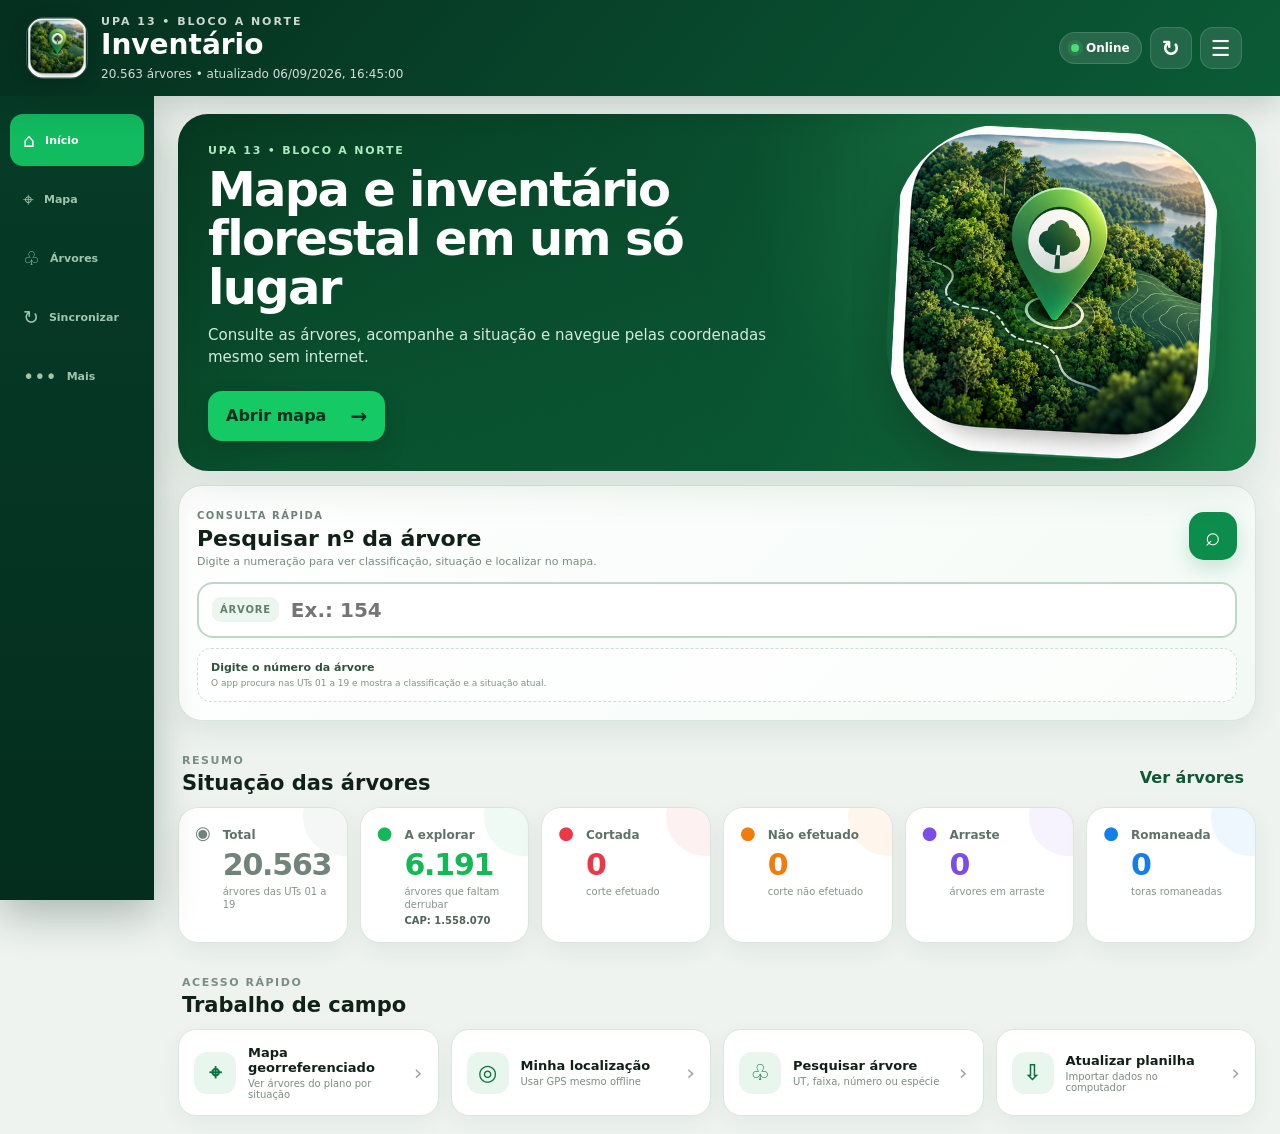
==== app/src/main/assets/index.html @ 4aacca09 "Add files via upload" ====
<!doctype html>
<html lang="pt-BR">
<head>
  <meta charset="utf-8">
  <meta name="viewport" content="width=device-width,initial-scale=1,viewport-fit=cover,user-scalable=no">
  <meta name="theme-color" content="#062d1d">
  <title>Inventário</title>
  <link rel="manifest" href="manifest.webmanifest">
  <link rel="stylesheet" href="styles.css">
</head>
<body>
<div class="app-shell">
  <header class="app-header">
    <div class="brand-block">
      <img src="app_icon.png" class="brand-icon" alt="">
      <div>
        <div class="mobile-brand">NOBRE FLORESTAL</div><div class="brand-name">UPA 13 • BLOCO A NORTE</div>
        <h1>Inventário</h1>
        <div class="header-meta"><span id="syncStatus">Sem dados carregados</span></div>
      </div>
    </div>
    <div class="header-actions">
      <span id="networkPill" class="network-pill"><i></i><span>Online</span></span>
      <button class="icon-action" id="syncBtn" title="Sincronizar" aria-label="Sincronizar">↻</button>
      <button class="icon-action" id="settingsBtn" title="Configurações" aria-label="Configurações">☰</button>
    </div>
  </header>

  <main class="main-content">
    <section class="screen active" id="homeScreen">
      <div class="hero-card">
        <div class="hero-copy">
          <span class="hero-kicker">UPA 13 • BLOCO A NORTE</span>
          <h2>Mapa e inventário florestal em um só lugar</h2>
          <p>Consulte as árvores, acompanhe a situação e navegue pelas coordenadas mesmo sem internet.</p>
          <button class="primary-cta" data-go="map">Abrir mapa <span>→</span></button>
        </div>
        <div class="hero-art"><img src="app_icon.png" alt="Mapa florestal"></div>
      </div>


      <section class="home-tree-search">
        <div class="home-search-head">
          <div>
            <span>Consulta rápida</span>
            <h3>Pesquisar nº da árvore</h3>
            <p>Digite a numeração para ver classificação, situação e localizar no mapa.</p>
          </div>
          <div class="home-search-icon">⌕</div>
        </div>
        <div class="home-search-input">
          <span>Árvore</span>
          <input id="homeTreeSearch" inputmode="numeric" autocomplete="off" placeholder="Ex.: 154">
          <button id="homeTreeClear" hidden aria-label="Limpar pesquisa">×</button>
        </div>
        <div class="home-search-results" id="homeSearchResults">
          <div class="home-search-empty">
            <b>Digite o número da árvore</b>
            <small>O app procura nas UTs 01 a 19 e mostra a classificação e a situação atual.</small>
          </div>
        </div>
      </section>

      <div class="section-title"><div><span>Resumo</span><h3>Situação das árvores</h3></div><button class="ghost-btn" data-go="trees">Ver árvores</button></div>
      <section class="kpi-grid">
        <article class="kpi-card total"><div class="kpi-icon">◉</div><div><span>Total</span><strong id="kpiTotal">0</strong><small>árvores das UTs 01 a 19</small></div></article>
        <article class="kpi-card explorar"><div class="kpi-icon">●</div><div><span>A explorar</span><strong id="kpiExplorar">0</strong><small id="kpiExplorarMeta">árvores que faltam derrubar</small><em id="kpiExplorarCap">CAP: 0</em></div></article>
        <article class="kpi-card cortada"><div class="kpi-icon">●</div><div><span>Cortada</span><strong id="kpiCorte">0</strong><small>corte efetuado</small></div></article>
        <article class="kpi-card nao"><div class="kpi-icon">●</div><div><span>Não efetuado</span><strong id="kpiNao">0</strong><small>corte não efetuado</small></div></article>
        <article class="kpi-card arraste"><div class="kpi-icon">●</div><div><span>Arraste</span><strong id="kpiArraste">0</strong><small>árvores em arraste</small></div></article>
        <article class="kpi-card romaneada"><div class="kpi-icon">●</div><div><span>Romaneada</span><strong id="kpiRomaneada">0</strong><small>toras romaneadas</small></div></article>
      </section>

      <div class="section-title"><div><span>Acesso rápido</span><h3>Trabalho de campo</h3></div></div>
      <div class="quick-grid">
        <button class="quick-card" data-go="map"><b class="quick-symbol">⌖</b><span><strong>Mapa georreferenciado</strong><small>Ver árvores do plano por situação</small></span><i>›</i></button>
        <button class="quick-card" id="locateQuick"><b class="quick-symbol">◎</b><span><strong>Minha localização</strong><small>Usar GPS mesmo offline</small></span><i>›</i></button>
        <button class="quick-card" data-go="trees"><b class="quick-symbol">♧</b><span><strong>Pesquisar árvore</strong><small>UT, faixa, número ou espécie</small></span><i>›</i></button>
        <button class="quick-card" id="importQuick"><b class="quick-symbol">⇩</b><span><strong>Atualizar planilha</strong><small>Importar dados no computador</small></span><i>›</i></button>
      </div>
    </section>

    <section class="screen map-screen" id="mapScreen">
      <div class="mobile-field-dashboard">
        <div class="mobile-main-kpis">
          <article><span>Total de árvores</span><strong id="mkpiTotal">0</strong></article>
          <article class="green"><span>A explorar</span><strong id="mkpiExplorar">0</strong><small>faltam derrubar</small></article>
        </div>
        <div class="mobile-mini-kpis">
          <article><span>Cortada</span><strong id="mkpiCorte">0</strong></article>
          <article><span>Corte não efetuado</span><strong id="mkpiNao">0</strong></article>
          <article><span>Arraste</span><strong id="mkpiArraste">0</strong></article>
          <article><span>Romaneada</span><strong id="mkpiRomaneada">0</strong></article>
        </div>
        <div class="mobile-map-search">
          <span>⌕</span><input id="mapTreeSearch" inputmode="numeric" autocomplete="off" placeholder="Pesquisar nº da árvore..."><button id="mapTreeSearchBtn">Buscar</button>
        </div>
      </div>
      <div class="map-topbar">
        <div>
          <span>UPA 13 • BLOCO A NORTE</span>
          <strong>Mapa georreferenciado</strong>
        </div>
        <div class="map-actions">
          <button class="map-round" id="filterMapBtn" title="Filtros">≡</button>
          <button class="map-round" id="myLocationBtn" title="Minha localização">◎</button>
          <button class="map-round label-toggle active" id="labelsToggleBtn" title="Mostrar/ocultar numeração">Nº</button>
          <button class="map-round" id="fitMapBtn" title="Enquadrar">⌗</button>
        </div>
      </div>
      <div class="map-wrap" id="mapWrap">
        <canvas id="geoMap"></canvas>
        <div class="zoom-control"><button id="zoomIn">+</button><button id="zoomOut">−</button></div>
        <div class="map-hint" id="mapHint">Árvores do plano • cores pela situação • arraste para mover</div>
        <div class="map-count" id="mapCount">0 árvores no mapa</div>
        <div class="map-legend" id="mapLegend">
          <span><i class="c-explorar"></i>A explorar</span>
          <span><i class="c-cortada"></i>Cortada</span>
          <span><i class="c-nao"></i>Não efetuado</span>
          <span><i class="c-arraste"></i>Arraste</span>
          <span><i class="c-romaneada"></i>Romaneada</span>
          <span class="map-note">A árvore permanece no mapa e troca de cor conforme a situação.</span>
        </div>
        <div class="nav-hud" id="navHud" hidden>
          <div class="nav-arrow" id="navArrow">↑</div>
          <div><small>NAVEGAÇÃO OFFLINE</small><strong id="navDistance">—</strong><span id="navBearing">Aguardando GPS...</span></div>
          <button id="stopNavBtn">Parar</button>
        </div>
      </div>
    </section>

    <section class="screen" id="treesScreen">
      <div class="screen-heading">
        <div><span>Inventário</span><h2>Árvores</h2><p id="resultCount">0 árvores</p></div>
        <button class="filter-button" id="filterTreesBtn">Filtros <b id="filterCount" hidden>0</b></button>
      </div>
      <div class="search-box"><span>⌕</span><input id="searchInput" placeholder="Buscar nº, espécie, UT, faixa, motosserrista..."><button id="clearSearch" hidden>×</button></div>
      <div class="status-chips" id="statusChips">
        <button class="active" data-status="">Todas</button><button data-status="A EXPLORAR">A explorar</button><button data-status="CORTADA">Cortada</button><button data-status="CORTE NÃO EFETUADO">Não efetuado</button><button data-status="ARRASTE">Arraste</button><button data-status="ROMANEADA">Romaneada</button>
      </div>
      <div class="tree-list" id="treeList"></div>
      <div class="pager" id="pager"><button id="prevPage">← Anterior</button><span id="pageInfo">1 / 1</span><button id="nextPage">Próxima →</button></div>
    </section>
  </main>

  <nav class="bottom-nav" id="bottomNav">
    <button class="active" data-go="home"><span>⌂</span><b>Início</b></button>
    <button data-go="map"><span>⌖</span><b>Mapa</b></button>
    <button data-go="trees"><span>♧</span><b>Árvores</b></button>
    <button id="navSync"><span>↻</span><b>Sincronizar</b></button>
    <button id="navMore"><span>•••</span><b>Mais</b></button>
  </nav>
</div>

<input id="excelFile" type="file" accept=".xls,.xlsx,.xlsm,.csv" hidden>

<dialog id="filterDialog" class="modal-dialog">
  <form method="dialog" class="modal-card" onsubmit="return false">
    <div class="modal-head"><div><span>Refinar resultados</span><h2>Filtros</h2></div><button class="close-modal" value="cancel">×</button></div>
    <label>UT<select id="utFilter"><option value="">Todas</option></select></label>
    <label>Faixa<select id="faixaFilter"><option value="">Todas</option></select></label>
    <label>Motosserrista<select id="motoFilter"><option value="">Todos</option></select></label>
    <label>Situação<select id="statusFilter"><option value="">Todas</option><option>A EXPLORAR</option><option>CORTADA</option><option>CORTE NÃO EFETUADO</option><option>ARRASTE</option><option>ROMANEADA</option><option>SEM SITUAÇÃO</option></select></label>
    <div class="modal-actions"><button class="secondary-btn" id="clearFiltersBtn">Limpar</button><button class="primary-btn" id="applyFiltersBtn">Aplicar</button></div>
  </form>
</dialog>

<dialog id="settingsDialog" class="modal-dialog">
  <form method="dialog" class="modal-card settings-card" onsubmit="return false">
    <div class="modal-head"><div><span>Nobre Florestal</span><h2>Configurações</h2></div><button class="close-modal" value="cancel">×</button></div>
    <div class="setting-section"><h3>Sincronização PC ↔ celular</h3><p>Use a mesma URL e chave no computador e no celular. O celular guarda a última atualização para trabalhar offline.</p>
      <label>URL do Apps Script<input id="apiUrl" placeholder="https://script.google.com/macros/s/.../exec"></label>
      <label>Chave de sincronização<input id="syncKey" placeholder="NOBRE-UPA13-2026"></label>
      <button class="primary-btn full" id="saveSettingsBtn">Salvar configuração</button>
    </div>
    <div class="setting-section"><h3>Dados</h3>
      <div class="last-file-card"><span>✓</span><div><strong>Última planilha salva</strong><small id="lastWorkbookInfo">Carregando...</small></div></div>
      <button class="settings-row" id="importBtn"><span>⇩</span><div><strong>Carregar planilha</strong><small>.xls, .xlsx ou .csv</small></div><i>›</i></button>
      <button class="settings-row" id="watchFileBtn"><span>↻</span><div><strong>Vincular planilha automática</strong><small>Chrome/Edge no computador</small></div><i>›</i></button>
      <button class="settings-row" id="refreshCloudBtn"><span>☁</span><div><strong>Buscar atualização</strong><small>Sincronizar agora</small></div><i>›</i></button>
    </div>
    <div class="setting-section"><h3>Modo offline</h3><div class="offline-info"><b>✓</b><div><strong>Mapa e dados locais</strong><small>Depois da primeira sincronização, o inventário e o mapa continuam disponíveis sem internet. O GPS usa latitude/longitude da árvore.</small></div></div></div>
  </form>
</dialog>

<dialog id="treeDialog" class="sheet-dialog">
  <div class="tree-sheet">
    <div class="sheet-grabber"></div>
    <button class="sheet-close" id="closeTreeDialog">×</button>
    <div class="tree-status" id="treeStatus"><i></i><span>Situação</span></div>
    <h2 id="treeDialogTitle">Árvore</h2>
    <p id="treeSubtitle"></p>
    <div class="tree-details" id="treeDetails"></div>
    <div class="tree-actions" id="treeActions"></div>
  </div>
</dialog>

<div class="toast" id="toast" hidden></div>
<script src="initial_data.js"></script>
<script src="app.js"></script>
</body>
</html>
---- app/src/main/assets/styles.css ----
:root{
  --bg:#eef3ef;--surface:#fff;--surface2:#f7faf8;--ink:#102117;--muted:#6b7d72;--line:#dce6df;
  --brand:#073c26;--brand2:#0b5a35;--brand3:#0fa958;--green:#35d35f;--red:#ff404d;--amber:#ff8a19;--purple:#8b5cf6;--blue:#2693ff;--gray:#9aa7a0;
  --shadow:0 16px 42px rgba(7,55,32,.10);--shadow2:0 8px 24px rgba(7,55,32,.12);--radius:22px
}
*{box-sizing:border-box}html,body{margin:0;min-height:100%;background:var(--bg);color:var(--ink);font-family:Inter,ui-sans-serif,system-ui,-apple-system,"Segoe UI",Arial,sans-serif;-webkit-tap-highlight-color:transparent}button,input,select{font:inherit}button{cursor:pointer}.app-shell{min-height:100vh;padding-bottom:86px}.app-header{height:108px;padding:18px clamp(18px,3vw,42px);background:linear-gradient(130deg,#052f1f,#0b5b36);display:flex;align-items:center;justify-content:space-between;color:#fff;position:sticky;top:0;z-index:50;box-shadow:0 10px 28px rgba(2,35,20,.18)}.brand-block{display:flex;gap:13px;align-items:center}.brand-icon{width:62px;height:62px;border-radius:18px;object-fit:cover;box-shadow:0 5px 18px rgba(0,0,0,.18);border:1px solid rgba(255,255,255,.18)}.brand-name{font-size:11px;letter-spacing:.18em;opacity:.8;font-weight:800}.app-header h1{font-size:28px;line-height:1;margin:3px 0 8px}.header-meta{font-size:12px;opacity:.82}.header-actions{display:flex;align-items:center;gap:8px}.network-pill{display:flex;align-items:center;gap:7px;background:rgba(255,255,255,.12);border:1px solid rgba(255,255,255,.14);padding:8px 11px;border-radius:999px;font-size:12px;font-weight:800}.network-pill i{width:8px;height:8px;border-radius:50%;background:#49df72;box-shadow:0 0 0 4px rgba(73,223,114,.14)}.network-pill.offline i{background:#ffb22c}.icon-action{width:42px;height:42px;border-radius:13px;border:1px solid rgba(255,255,255,.14);background:rgba(255,255,255,.10);color:#fff;font-size:22px;font-weight:800}.main-content{max-width:1480px;margin:0 auto;padding:22px clamp(14px,3vw,36px)}.screen{display:none}.screen.active{display:block}.hero-card{min-height:260px;border-radius:30px;overflow:hidden;background:linear-gradient(115deg,#06351f 0%,#0a5733 62%,#157340 100%);color:#fff;display:grid;grid-template-columns:1.25fr .75fr;box-shadow:var(--shadow);position:relative}.hero-card:before{content:"";position:absolute;inset:0;background:radial-gradient(circle at 85% 20%,rgba(116,255,147,.18),transparent 36%),radial-gradient(circle at 10% 100%,rgba(20,190,102,.14),transparent 45%)}.hero-copy{padding:38px;position:relative;z-index:2;display:flex;flex-direction:column;align-items:flex-start;justify-content:center}.hero-kicker{font-size:11px;letter-spacing:.16em;font-weight:800;color:#aee9bf}.hero-copy h2{font-size:clamp(28px,4vw,48px);max-width:780px;line-height:1.02;margin:8px 0 12px;letter-spacing:-.035em}.hero-copy p{font-size:15px;line-height:1.5;max-width:620px;color:#d4eade;margin:0 0 22px}.primary-cta{border:0;background:#15c965;color:#052f1f;font-weight:900;padding:13px 18px;border-radius:14px;display:flex;gap:24px;align-items:center;box-shadow:0 10px 22px rgba(7,28,15,.18)}.primary-cta span{font-size:20px}.hero-art{position:relative;z-index:2;display:flex;align-items:center;justify-content:center;overflow:hidden}.hero-art img{width:min(330px,85%);aspect-ratio:1;object-fit:cover;border-radius:34%;transform:rotate(3deg);box-shadow:0 25px 50px rgba(0,0,0,.26)}.section-title{margin:28px 4px 12px;display:flex;justify-content:space-between;align-items:end;gap:14px}.section-title span,.screen-heading span,.modal-head span{font-size:11px;text-transform:uppercase;letter-spacing:.14em;color:#7c8d83;font-weight:900}.section-title h3{margin:3px 0 0;font-size:21px}.ghost-btn{border:0;background:transparent;color:var(--brand2);font-weight:900;padding:8px}.kpi-grid{display:grid;grid-template-columns:repeat(6,minmax(0,1fr));gap:12px}.kpi-card{min-height:130px;background:#fff;border:1px solid var(--line);border-radius:20px;padding:16px;box-shadow:0 8px 24px rgba(14,59,35,.06);display:flex;gap:12px;align-items:flex-start;position:relative;overflow:hidden}.kpi-card:after{content:"";position:absolute;width:78px;height:78px;border-radius:50%;right:-34px;top:-30px;background:currentColor;opacity:.07}.kpi-card .kpi-icon{font-size:18px;line-height:1;color:currentColor}.kpi-card span{font-size:12px;color:#607268;font-weight:800}.kpi-card strong{font-size:30px;line-height:1.1;display:block;margin:5px 0 4px;letter-spacing:-.04em}.kpi-card small{display:block;color:#85958c;font-size:10px;line-height:1.3}.kpi-card em{display:block;font-style:normal;color:#506259;font-size:10px;margin-top:4px;font-weight:800}.kpi-card.total{color:#70847a}.kpi-card.explorar{color:#14b856}.kpi-card.cortada{color:#ed3747}.kpi-card.nao{color:#f17c0b}.kpi-card.arraste{color:#7c4ee7}.kpi-card.romaneada{color:#167ee7}.quick-grid{display:grid;grid-template-columns:repeat(4,minmax(0,1fr));gap:12px}.quick-card{border:1px solid var(--line);background:#fff;border-radius:18px;padding:15px;text-align:left;display:flex;align-items:center;gap:12px;box-shadow:0 7px 22px rgba(12,57,33,.05);color:var(--ink)}.quick-card:hover{transform:translateY(-1px);box-shadow:var(--shadow2)}.quick-symbol{width:42px;height:42px;border-radius:13px;background:#e8f6ed;color:#08713d;display:grid;place-items:center;font-size:22px}.quick-card span{flex:1}.quick-card strong{font-size:13px;display:block}.quick-card small{font-size:10px;color:#7b8c82;display:block;margin-top:3px}.quick-card i{font-style:normal;font-size:22px;color:#9aa9a0}.map-screen.active{display:flex;flex-direction:column;height:calc(100vh - 216px);min-height:540px}.map-topbar{display:flex;justify-content:space-between;align-items:center;padding:0 4px 12px}.map-topbar span{display:block;font-size:10px;color:#75867c;font-weight:900;letter-spacing:.12em}.map-topbar strong{display:block;font-size:19px;margin-top:2px}.map-actions{display:flex;gap:7px}.map-round{width:42px;height:42px;border-radius:13px;background:#fff;border:1px solid var(--line);box-shadow:0 4px 14px rgba(10,55,32,.08);font-size:20px;color:#17492e}.map-wrap{position:relative;flex:1;min-height:440px;border-radius:24px;overflow:hidden;background:#e5ebe7;box-shadow:var(--shadow);border:1px solid #ccd9d0;touch-action:none}#geoMap{width:100%;height:100%;display:block;background:#fff}.zoom-control{position:absolute;right:14px;top:14px;background:#fff;border-radius:14px;box-shadow:0 6px 18px rgba(0,0,0,.14);overflow:hidden}.zoom-control button{display:block;width:44px;height:42px;border:0;background:#fff;font-size:23px;font-weight:800;color:#254835}.zoom-control button+button{border-top:1px solid #e4ebe6}.map-hint{position:absolute;left:50%;top:14px;transform:translateX(-50%);background:rgba(4,44,27,.88);color:#fff;font-size:10px;padding:8px 11px;border-radius:999px;pointer-events:none;white-space:nowrap}.map-legend{position:absolute;left:14px;bottom:14px;background:rgba(5,44,28,.92);color:#fff;padding:10px 12px;border-radius:14px;display:flex;flex-wrap:wrap;gap:8px 12px;max-width:min(600px,calc(100% - 28px));font-size:10px;box-shadow:0 8px 24px rgba(0,0,0,.18)}.map-legend span{display:flex;align-items:center;gap:5px}.map-legend i{width:9px;height:9px;border-radius:50%;border:1px solid rgba(255,255,255,.7)}.c-explorar{background:var(--green)}.c-cortada{background:var(--red)}.c-nao{background:var(--amber)}.c-arraste{background:var(--purple)}.c-romaneada{background:var(--blue)}.nav-hud{position:absolute;left:50%;bottom:58px;transform:translateX(-50%);width:min(620px,calc(100% - 28px));background:linear-gradient(115deg,#052f20,#0b6038);color:#fff;border-radius:19px;padding:12px 14px;display:grid;grid-template-columns:54px 1fr auto;gap:12px;align-items:center;box-shadow:0 12px 36px rgba(0,0,0,.28)}.nav-hud[hidden]{display:none}.nav-arrow{width:48px;height:48px;border-radius:50%;display:grid;place-items:center;background:#16c865;color:#042d1c;font-size:30px;font-weight:900;transition:transform .2s}.nav-hud small{display:block;font-size:8px;letter-spacing:.12em;color:#b9dfc7}.nav-hud strong{display:inline-block;font-size:22px;margin-right:10px}.nav-hud span{font-size:10px;color:#d3e9da}.nav-hud button{border:0;background:#ff4655;color:#fff;border-radius:11px;padding:10px 12px;font-weight:900}.screen-heading{display:flex;justify-content:space-between;gap:16px;align-items:end}.screen-heading h2{margin:2px 0 2px;font-size:29px}.screen-heading p{margin:0;color:#7d8d84;font-size:11px}.filter-button{border:1px solid var(--line);background:#fff;border-radius:13px;padding:10px 13px;font-weight:900;color:#234a34;box-shadow:0 5px 18px rgba(10,56,32,.07)}.filter-button b{background:#0d9b51;color:#fff;font-size:9px;border-radius:999px;padding:2px 5px}.search-box{margin:16px 0 10px;background:#fff;border:1px solid var(--line);border-radius:16px;height:50px;display:flex;align-items:center;padding:0 14px;gap:9px;box-shadow:0 5px 18px rgba(10,56,32,.05)}.search-box span{font-size:21px;color:#74867a}.search-box input{border:0;outline:0;flex:1;background:transparent;color:var(--ink);min-width:0}.search-box button{border:0;background:#edf3ef;width:28px;height:28px;border-radius:50%;font-size:18px;color:#607267}.status-chips{display:flex;gap:7px;overflow:auto;padding:2px 0 11px;scrollbar-width:none}.status-chips::-webkit-scrollbar{display:none}.status-chips button{border:1px solid #cfdad3;background:#fff;color:#53665b;border-radius:999px;padding:8px 11px;font-size:10px;font-weight:800;white-space:nowrap}.status-chips button.active{background:#0b7b44;color:#fff;border-color:#0b7b44}.tree-list{display:grid;grid-template-columns:repeat(2,minmax(0,1fr));gap:10px}.tree-row{border:1px solid var(--line);background:#fff;border-radius:17px;padding:12px 13px;display:grid;grid-template-columns:12px 1fr auto;gap:10px;align-items:center;box-shadow:0 5px 18px rgba(12,56,33,.04);text-align:left;color:var(--ink)}.tree-row .status-dot{width:11px;height:11px;border-radius:50%;box-shadow:0 0 0 4px rgba(0,0,0,.03)}.tree-main strong{font-size:13px;display:block}.tree-main b{font-size:11px;color:#31543e}.tree-main small{display:block;color:#7e8f85;font-size:10px;margin-top:2px}.tree-side{text-align:right}.tree-side span{display:block;font-size:9px;font-weight:900;border-radius:999px;padding:4px 6px;background:#eff4f0;max-width:120px}.tree-side i{font-style:normal;color:#9aaba1;font-size:20px}.pager{display:flex;justify-content:center;align-items:center;gap:16px;padding:16px 0}.pager button{border:1px solid var(--line);background:#fff;border-radius:11px;padding:8px 11px;font-size:10px;font-weight:900;color:#244a35}.pager span{font-size:10px;color:#77897e}.bottom-nav{position:fixed;left:50%;bottom:12px;transform:translateX(-50%);width:min(760px,calc(100% - 22px));height:66px;background:rgba(5,48,31,.96);backdrop-filter:blur(18px);border:1px solid rgba(255,255,255,.10);border-radius:22px;display:grid;grid-template-columns:repeat(5,1fr);z-index:60;box-shadow:0 15px 40px rgba(4,36,22,.28);padding:5px}.bottom-nav button{border:0;background:transparent;color:#9fc5ae;border-radius:15px;display:flex;flex-direction:column;align-items:center;justify-content:center;gap:2px}.bottom-nav button.active{background:rgba(40,215,107,.15);color:#50e67f}.bottom-nav span{font-size:20px;line-height:1}.bottom-nav b{font-size:9px}.modal-dialog,.sheet-dialog{border:0;padding:0;background:transparent}.modal-dialog::backdrop,.sheet-dialog::backdrop{background:rgba(2,24,14,.55);backdrop-filter:blur(3px)}.modal-card{width:min(520px,92vw);max-height:88vh;overflow:auto;background:#f9fcfa;border-radius:23px;padding:20px;box-shadow:0 25px 90px rgba(0,0,0,.32)}.modal-head{display:flex;justify-content:space-between;align-items:start;margin-bottom:15px}.modal-head h2{margin:2px 0 0;font-size:25px}.close-modal,.sheet-close{border:0;background:#edf3ef;color:#52675a;border-radius:50%;width:36px;height:36px;font-size:22px}.modal-card label{display:flex;flex-direction:column;gap:6px;font-size:10px;text-transform:uppercase;letter-spacing:.08em;font-weight:900;color:#61756a;margin-bottom:10px}.modal-card input,.modal-card select{height:45px;border:1px solid #cedbd2;background:#fff;border-radius:12px;padding:0 12px;outline:0;color:#1e3928;text-transform:none;letter-spacing:0;font-weight:600}.modal-actions{display:grid;grid-template-columns:1fr 1fr;gap:9px;margin-top:14px}.primary-btn,.secondary-btn{border:0;border-radius:13px;padding:12px;font-weight:900}.primary-btn{background:#0eaa58;color:#fff}.secondary-btn{background:#e7efe9;color:#31523d}.primary-btn.full{width:100%}.setting-section{padding:14px 0;border-top:1px solid #e1e9e3}.setting-section:first-of-type{border-top:0}.setting-section h3{font-size:13px;margin:0 0 6px}.setting-section p{font-size:10px;line-height:1.5;color:#778a7e;margin:0 0 12px}.settings-row{width:100%;border:0;background:#fff;border-bottom:1px solid #edf1ee;padding:11px 7px;display:grid;grid-template-columns:36px 1fr auto;align-items:center;gap:8px;text-align:left;color:#163323}.settings-row>span{width:34px;height:34px;border-radius:10px;background:#e9f7ee;display:grid;place-items:center;color:#0c8848;font-size:18px}.settings-row strong{display:block;font-size:11px}.settings-row small{display:block;font-size:9px;color:#809087;margin-top:2px}.settings-row i{font-style:normal;color:#98a79f;font-size:19px}.offline-info{display:flex;gap:10px;background:#eaf8ef;border:1px solid #cfead9;border-radius:14px;padding:12px;color:#205737}.offline-info>b{width:27px;height:27px;display:grid;place-items:center;border-radius:50%;background:#18bd5f;color:#fff}.offline-info strong{display:block;font-size:11px}.offline-info small{display:block;font-size:9px;color:#5f7c69;line-height:1.45;margin-top:3px}.sheet-dialog{margin:auto auto 0;width:100%;max-width:none}.tree-sheet{position:relative;width:min(680px,100%);margin:0 auto;background:#f9fcfa;border-radius:28px 28px 0 0;padding:12px 20px max(22px,env(safe-area-inset-bottom));max-height:86vh;overflow:auto;box-shadow:0 -20px 60px rgba(0,0,0,.28)}.sheet-grabber{width:44px;height:5px;border-radius:99px;background:#c5d2ca;margin:0 auto 12px}.sheet-close{position:absolute;right:18px;top:17px}.tree-status{display:flex;align-items:center;gap:7px;font-size:11px;font-weight:900;text-transform:uppercase;letter-spacing:.05em}.tree-status i{width:11px;height:11px;border-radius:50%}.tree-sheet h2{font-size:26px;margin:7px 0 2px}.tree-sheet>p{margin:0 0 14px;color:#75877c;font-size:11px}.tree-details{display:grid;grid-template-columns:repeat(3,1fr);gap:8px}.detail{background:#fff;border:1px solid #e0e8e2;border-radius:13px;padding:9px}.detail span{font-size:8px;text-transform:uppercase;letter-spacing:.08em;color:#83938a;font-weight:900;display:block}.detail strong{font-size:11px;display:block;margin-top:3px;word-break:break-word}.tree-actions{display:grid;grid-template-columns:1.4fr 1fr 1fr;gap:8px;margin-top:14px}.tree-actions button{border:0;border-radius:13px;padding:12px 8px;font-size:10px;font-weight:900}.tree-actions .nav-offline{background:#0fb85d;color:#fff}.tree-actions .maps-online{background:#e8f1eb;color:#24543a}.tree-actions .waze-online{background:#e8f1eb;color:#24543a}.toast{position:fixed;left:50%;bottom:92px;transform:translateX(-50%);z-index:1000;background:#073c27;color:#fff;padding:11px 14px;border-radius:12px;box-shadow:0 12px 30px rgba(0,0,0,.24);font-size:11px;max-width:90vw}.toast[hidden]{display:none}

.home-tree-search{margin:18px 0 4px;background:linear-gradient(135deg,#ffffff,#f3faf6);border:1px solid #d7e6dc;border-radius:24px;padding:18px;box-shadow:0 10px 30px rgba(8,61,34,.08)}
.home-search-head{display:flex;align-items:center;justify-content:space-between;gap:18px}
.home-search-head span{font-size:10px;text-transform:uppercase;letter-spacing:.15em;color:#6f8477;font-weight:900}
.home-search-head h3{font-size:22px;margin:3px 0 4px}
.home-search-head p{margin:0;color:#778b7e;font-size:11px}
.home-search-icon{width:48px;height:48px;border-radius:15px;background:#0d8d4b;color:#fff;display:grid;place-items:center;font-size:26px;box-shadow:0 8px 20px rgba(13,141,75,.2)}
.home-search-input{margin-top:14px;height:56px;border:2px solid #bcd9c7;border-radius:16px;background:#fff;display:flex;align-items:center;padding:0 13px;gap:10px;transition:.2s}
.home-search-input:focus-within{border-color:#10a958;box-shadow:0 0 0 4px rgba(16,169,88,.10)}
.home-search-input>span{font-size:10px;font-weight:900;letter-spacing:.08em;text-transform:uppercase;color:#62806d;background:#eaf6ee;padding:7px 8px;border-radius:9px}
.home-search-input input{border:0;outline:0;flex:1;min-width:0;font-size:20px;font-weight:800;color:#153d28;background:transparent}
.home-search-input button{border:0;background:#eef4f0;color:#536b5c;width:30px;height:30px;border-radius:50%;font-size:20px}
.home-search-results{margin-top:10px;display:grid;gap:8px}
.home-search-empty{border:1px dashed #cfded4;background:rgba(255,255,255,.65);border-radius:14px;padding:12px 13px}
.home-search-empty b{display:block;font-size:11px;color:#31533e}
.home-search-empty small{display:block;font-size:9px;color:#809187;margin-top:3px;line-height:1.4}
.home-result-row{width:100%;border:1px solid #dbe7df;background:#fff;border-radius:15px;padding:11px 12px;display:grid;grid-template-columns:12px 1fr auto;gap:10px;align-items:center;text-align:left;color:var(--ink);box-shadow:0 5px 16px rgba(8,54,31,.04)}
.home-result-row .result-dot{width:11px;height:11px;border-radius:50%}
.home-result-main strong{display:block;font-size:13px}
.home-result-main b{display:block;font-size:10px;color:#42634e;margin-top:2px}
.home-result-main small{display:block;font-size:9px;color:#7a8d81;margin-top:2px}
.home-result-side{text-align:right;display:flex;flex-direction:column;align-items:flex-end;gap:4px}
.home-result-side .class-badge{font-size:8px;font-weight:900;border-radius:999px;padding:4px 7px;background:#eef5f0;color:#3a5b46;max-width:130px}
.home-result-side .status-badge{font-size:8px;font-weight:900;color:#fff;border-radius:999px;padding:4px 7px}
.map-count{position:absolute;right:14px;bottom:14px;background:rgba(255,255,255,.94);color:#254633;padding:8px 10px;border-radius:11px;font-size:9px;font-weight:900;box-shadow:0 5px 18px rgba(0,0,0,.14)}
.classification-pill{display:inline-flex;align-items:center;gap:5px;border-radius:999px;background:#e8f5ed;color:#1d6239;padding:5px 8px;font-size:9px;font-weight:900;text-transform:uppercase;letter-spacing:.04em;margin-left:8px}

@media(max-width:1100px){.kpi-grid{grid-template-columns:repeat(3,1fr)}.quick-grid{grid-template-columns:repeat(2,1fr)}.hero-card{grid-template-columns:1.4fr .6fr}.tree-list{grid-template-columns:1fr}}
@media(max-width:700px){.app-header{height:92px;padding:13px 14px}.brand-icon{width:50px;height:50px;border-radius:15px}.brand-name{font-size:9px}.app-header h1{font-size:23px;margin-bottom:5px}.header-meta{font-size:9px;max-width:210px;white-space:nowrap;overflow:hidden;text-overflow:ellipsis}.network-pill{padding:7px 9px}.network-pill span{display:none}.icon-action{width:38px;height:38px}.main-content{padding:12px 10px}.hero-card{min-height:205px;grid-template-columns:1fr}.hero-copy{padding:23px}.hero-copy h2{font-size:28px;max-width:88%;margin-top:6px}.hero-copy p{font-size:12px;max-width:82%}.hero-art{position:absolute;right:-30px;bottom:-30px;width:180px;opacity:.38}.hero-art img{width:100%;border-radius:35%}.kpi-grid{grid-template-columns:repeat(2,1fr);gap:8px}.kpi-card{min-height:112px;padding:12px}.kpi-card strong{font-size:25px}.quick-grid{grid-template-columns:1fr;gap:8px}.quick-card{padding:12px}.section-title{margin-top:20px}.map-screen.active{height:calc(100vh - 184px);min-height:470px}.map-topbar{padding:0 3px 8px}.map-topbar strong{font-size:16px}.map-round{width:38px;height:38px}.map-wrap{border-radius:19px;min-height:390px}.map-hint{top:10px;font-size:8px;max-width:68%;overflow:hidden;text-overflow:ellipsis}.map-legend{left:10px;bottom:10px;right:10px;max-width:none;padding:8px 9px;font-size:8px}.zoom-control{right:10px;top:56px}.zoom-control button{width:38px;height:37px}.nav-hud{bottom:48px;grid-template-columns:44px 1fr auto;padding:10px}.nav-arrow{width:40px;height:40px}.nav-hud strong{font-size:18px}.screen-heading h2{font-size:25px}.tree-details{grid-template-columns:repeat(2,1fr)}.tree-actions{grid-template-columns:1fr 1fr}.tree-actions .nav-offline{grid-column:1/-1;order:-1}.bottom-nav{bottom:7px;height:62px;border-radius:19px}.modal-card{padding:17px}.tree-sheet{padding-left:14px;padding-right:14px}}
@media(max-width:390px){.kpi-card{min-height:105px}.kpi-card .kpi-icon{display:none}.kpi-card strong{font-size:23px}.tree-details{grid-template-columns:1fr 1fr}.hero-copy h2{font-size:25px}.hero-copy p{max-width:90%}}


@media(max-width:700px){
  .home-tree-search{padding:14px;border-radius:19px;margin-top:12px}
  .home-search-head h3{font-size:18px}
  .home-search-head p{font-size:9px}
  .home-search-icon{width:42px;height:42px;border-radius:13px}
  .home-search-input{height:52px}
  .home-search-input input{font-size:18px}
  .home-result-row{grid-template-columns:10px 1fr auto;padding:10px}
  .home-result-side .class-badge,.home-result-side .status-badge{font-size:7px}
  .map-count{right:10px;bottom:52px;font-size:8px}
}

/* V2.4 — visual de campo aprovado */
.map-note{opacity:.78;font-size:9px}.kpi-card.sem{color:#7d8d84}
@media(min-width:1101px){
  .app-shell{padding-bottom:0;padding-left:154px}.app-header{height:96px;margin-left:-154px;padding-left:26px}.main-content{max-width:none;padding:18px 24px}.bottom-nav{position:fixed;left:0;top:96px;bottom:0;width:154px;height:auto;transform:none;border-radius:0;background:linear-gradient(180deg,#063c27,#042d1e);display:flex;flex-direction:column;justify-content:flex-start;padding:18px 10px;gap:7px;border:0;z-index:45}.bottom-nav button{width:100%;height:52px;display:flex;flex-direction:row;justify-content:flex-start;gap:10px;padding:0 13px;border-radius:13px}.bottom-nav button.active{background:#12bb5f;border-color:#12bb5f;color:white}.bottom-nav span{font-size:19px}.bottom-nav b{font-size:11px}.map-screen.active{height:calc(100vh - 132px);min-height:650px}.map-wrap{border-radius:20px}.kpi-grid{grid-template-columns:repeat(6,minmax(150px,1fr))}.hero-card{min-height:225px}.hero-copy{padding:30px}.home-tree-search{margin-top:14px}.tree-sheet{border-radius:28px 28px 0 0}}


/* ===== V2.5 ANDROID — layout de campo aprovado ===== */
.mobile-brand,.mobile-field-dashboard{display:none}
@media(max-width:700px){
  :root{--mobile-dark:#063d28;--mobile-deep:#052f20;--mobile-green:#21d566;--mobile-card:#0b3225}
  html,body{background:#041f16;overscroll-behavior:none}
  body{color:#f5fff8}
  .app-shell{background:#061f17;min-height:100dvh;padding-bottom:76px}
  .app-header{height:74px;position:sticky;top:0;background:linear-gradient(180deg,#06422c,#053822);padding:9px 12px;border-bottom:1px solid rgba(255,255,255,.12);box-shadow:0 5px 18px rgba(0,0,0,.28);z-index:100}
  .brand-block{gap:10px;min-width:0}.brand-icon{width:47px;height:47px;border-radius:14px;border:2px solid rgba(255,255,255,.72);box-shadow:0 4px 12px rgba(0,0,0,.25)}
  .mobile-brand{display:block;font-size:17px;line-height:1;color:#fff;font-weight:1000;letter-spacing:.02em;white-space:nowrap}.brand-name{font-size:8px;color:#a7d4b7;margin-top:5px}.app-header h1{display:none}.header-meta{display:none}
  .header-actions{gap:6px}.network-pill{height:34px;padding:0 9px;border:1px solid rgba(255,255,255,.18);background:rgba(255,255,255,.08);color:#fff}.network-pill span{display:inline;font-size:9px}.network-pill i{background:#42ef7a;box-shadow:0 0 0 3px rgba(66,239,122,.12)}.icon-action{width:36px;height:36px;background:rgba(255,255,255,.09);border:1px solid rgba(255,255,255,.15);color:#fff;border-radius:11px}
  .main-content{padding:0;background:#061f17}.screen{padding:0}.screen:not(.map-screen){padding:12px}
  #homeScreen{color:#173a28;background:#f3f7f4}.hero-card{display:none}.home-tree-search{margin-top:0}.section-title h3{color:#153a28}
  .map-screen.active{display:flex;flex-direction:column;height:calc(100dvh - 146px);min-height:560px;background:#061f17;color:#fff;overflow:hidden}
  .mobile-field-dashboard{display:block;padding:9px 10px 8px;background:linear-gradient(180deg,#073a28,#062d21);border-bottom:1px solid rgba(255,255,255,.08);flex:none}
  .mobile-main-kpis{display:grid;grid-template-columns:1fr 1fr;gap:7px}.mobile-main-kpis article{min-height:67px;border:1px solid rgba(255,255,255,.18);border-radius:11px;padding:8px 10px;background:rgba(255,255,255,.045);box-shadow:inset 0 1px rgba(255,255,255,.05)}.mobile-main-kpis article.green{border-color:#27d86d;background:linear-gradient(135deg,rgba(31,197,92,.18),rgba(9,80,47,.38))}.mobile-main-kpis span{display:block;font-size:10px;font-weight:900;color:#e8f6ed}.mobile-main-kpis strong{display:block;font-size:26px;line-height:1.05;margin-top:5px;color:#fff}.mobile-main-kpis .green strong{color:#48ef83}.mobile-main-kpis small{font-size:8px;color:#a9d5b8}
  .mobile-mini-kpis{display:grid;grid-template-columns:repeat(4,1fr);gap:5px;margin-top:6px}.mobile-mini-kpis article{background:#0a2f22;border:1px solid rgba(255,255,255,.13);border-radius:9px;padding:6px 4px;text-align:center;min-width:0}.mobile-mini-kpis span{display:block;height:23px;font-size:7px;line-height:1.2;color:#d5e9dc;font-weight:800}.mobile-mini-kpis strong{display:block;font-size:17px;color:#fff}.mobile-mini-kpis article:nth-child(1) strong{color:#ff5560}.mobile-mini-kpis article:nth-child(2) strong{color:#ff9b35}.mobile-mini-kpis article:nth-child(3) strong{color:#a679ff}.mobile-mini-kpis article:nth-child(4) strong{color:#43a4ff}
  .mobile-map-search{height:43px;margin-top:7px;border-radius:11px;background:#f9fbfa;display:flex;align-items:center;padding:0 6px 0 10px;gap:7px;box-shadow:0 3px 9px rgba(0,0,0,.18)}.mobile-map-search>span{color:#214738;font-size:21px}.mobile-map-search input{flex:1;min-width:0;border:0;outline:0;background:transparent;font-size:13px;color:#183629;font-weight:700}.mobile-map-search button{height:32px;border:0;border-radius:9px;background:#16b95a;color:#fff;font-size:10px;font-weight:900;padding:0 13px}
  .map-topbar{height:40px;min-height:40px;padding:4px 10px;background:#08291e;display:flex;align-items:center}.map-topbar>div:first-child span{display:none}.map-topbar>div:first-child strong{font-size:12px;color:#fff}.map-actions{gap:5px}.map-round{width:31px;height:31px;border-radius:9px;background:#123c2d;border:1px solid rgba(255,255,255,.12);color:#fff}
  .map-wrap{flex:1;min-height:0;height:auto;border:0;border-radius:0;background:#e9eeea;box-shadow:none;overflow:hidden}.map-wrap canvas{touch-action:none}.map-hint{top:8px;left:50%;transform:translateX(-50%);max-width:76%;padding:6px 9px;border-radius:999px;background:rgba(4,45,29,.88);font-size:7px;color:#fff;white-space:nowrap;overflow:hidden;text-overflow:ellipsis}.map-count{bottom:42px;right:8px;background:rgba(255,255,255,.94);color:#17412d;font-size:7px;padding:6px 8px}.map-legend{left:8px;bottom:8px;right:auto;max-width:68%;padding:7px 8px;font-size:7px;border-radius:9px;background:rgba(6,48,33,.92);color:#fff;border-color:rgba(255,255,255,.14)}.map-legend .map-note{display:none}.zoom-control{right:8px;top:44px}.zoom-control button{width:34px;height:34px;font-size:20px}.zoom-control button:first-child{border-radius:10px 10px 0 0}.zoom-control button:last-child{border-radius:0 0 10px 10px}
  .nav-hud{left:8px;right:8px;bottom:8px;grid-template-columns:43px 1fr 50px;padding:8px;border-radius:13px;background:rgba(5,46,30,.96);color:#fff;border:1px solid rgba(255,255,255,.12)}.nav-arrow{width:39px;height:39px;background:#23cb64}.nav-hud small{font-size:7px;color:#9fe2b6}.nav-hud strong{font-size:17px;color:#fff}.nav-hud span{font-size:8px;color:#d0e8d7}.nav-hud button{font-size:8px;padding:8px 5px;background:#ef3e4f;color:#fff;border:0;border-radius:9px}
  .bottom-nav{position:fixed;left:0;right:0;bottom:0;transform:none;width:100%;height:72px;border-radius:0;background:#062d20;border-top:1px solid rgba(255,255,255,.14);box-shadow:0 -6px 20px rgba(0,0,0,.24);padding:5px max(6px,env(safe-area-inset-right)) max(6px,env(safe-area-inset-bottom)) max(6px,env(safe-area-inset-left));z-index:110}.bottom-nav button{height:58px;border-radius:10px;color:#a8c5b2;border:0}.bottom-nav button.active{color:#4bed81;background:rgba(37,203,101,.10);border:0}.bottom-nav span{font-size:20px}.bottom-nav b{font-size:8px;margin-top:2px}
  .tree-sheet{background:#f9fcfa;color:#173a28;max-height:90dvh;border-radius:25px 25px 0 0}.tree-sheet h2{font-size:22px}.tree-status{font-size:10px}.tree-details{grid-template-columns:1fr 1fr}.detail{padding:9px}.detail span{font-size:7px}.detail strong{font-size:10px}.tree-actions button{font-size:9px}.tree-actions .nav-offline{background:#11b957}.modal-card{color:#173a28}.toast{bottom:82px;background:#0a3d2a}
}
@media(max-width:390px){
  .mobile-main-kpis strong{font-size:24px}.mobile-mini-kpis strong{font-size:15px}.mobile-mini-kpis span{font-size:6.5px}.mobile-map-search button{padding:0 10px}.mobile-brand{font-size:15px}.brand-icon{width:43px;height:43px}
}


/* ===== V2.6 — MAPA POR SITUAÇÃO + BOTÃO DE NUMERAÇÃO ===== */
.label-toggle.active{background:#19bd5b!important;color:#fff!important;border-color:#47e782!important;box-shadow:0 0 0 2px rgba(31,210,102,.16)}
.map-legend{display:flex;flex-wrap:wrap;gap:6px 10px;align-items:center}
.map-legend span{display:inline-flex;align-items:center;gap:4px;white-space:nowrap}
.map-legend i{display:inline-block;width:9px;height:9px;border-radius:50%;box-shadow:0 0 0 1px rgba(255,255,255,.55)}
.map-legend .c-explorar{background:#35d35f}.map-legend .c-cortada{background:#ff404d}.map-legend .c-nao{background:#ff8a19}.map-legend .c-arraste{background:#8b5cf6}.map-legend .c-romaneada{background:#2693ff}
@media(max-width:700px){
  .map-actions{display:flex;align-items:center;gap:4px}.map-round.label-toggle{font-size:8px;font-weight:1000;letter-spacing:-.5px}
  .map-legend{max-width:82%;gap:4px 7px;font-size:6.5px;line-height:1.1}.map-legend .map-note{display:none}
}


/* ===== V2.7 — MELHORIAS DE CAMPO ===== */
.last-file-card{display:flex;align-items:center;gap:12px;padding:12px 13px;border-radius:14px;background:#eef8f2;border:1px solid #c9e8d4;margin:8px 0 12px}.last-file-card>span{width:32px;height:32px;border-radius:10px;display:grid;place-items:center;background:#0d8b4b;color:#fff;font-weight:900}.last-file-card div{min-width:0}.last-file-card strong{display:block;color:#083e28}.last-file-card small{display:block;margin-top:2px;color:#587065;overflow:hidden;text-overflow:ellipsis;white-space:nowrap}
.label-toggle{font-weight:950!important;letter-spacing:-.5px}.label-toggle.active::after{content:'✓';font-size:.62em;margin-left:1px}.label-toggle:not(.active)::after{content:'×';font-size:.62em;margin-left:1px}
.map-hint{max-width:min(74vw,560px)}
@media(max-width:700px){.last-file-card{padding:9px 10px}.last-file-card>span{width:28px;height:28px}.map-round.label-toggle{font-size:10px!important;letter-spacing:-.4px}}
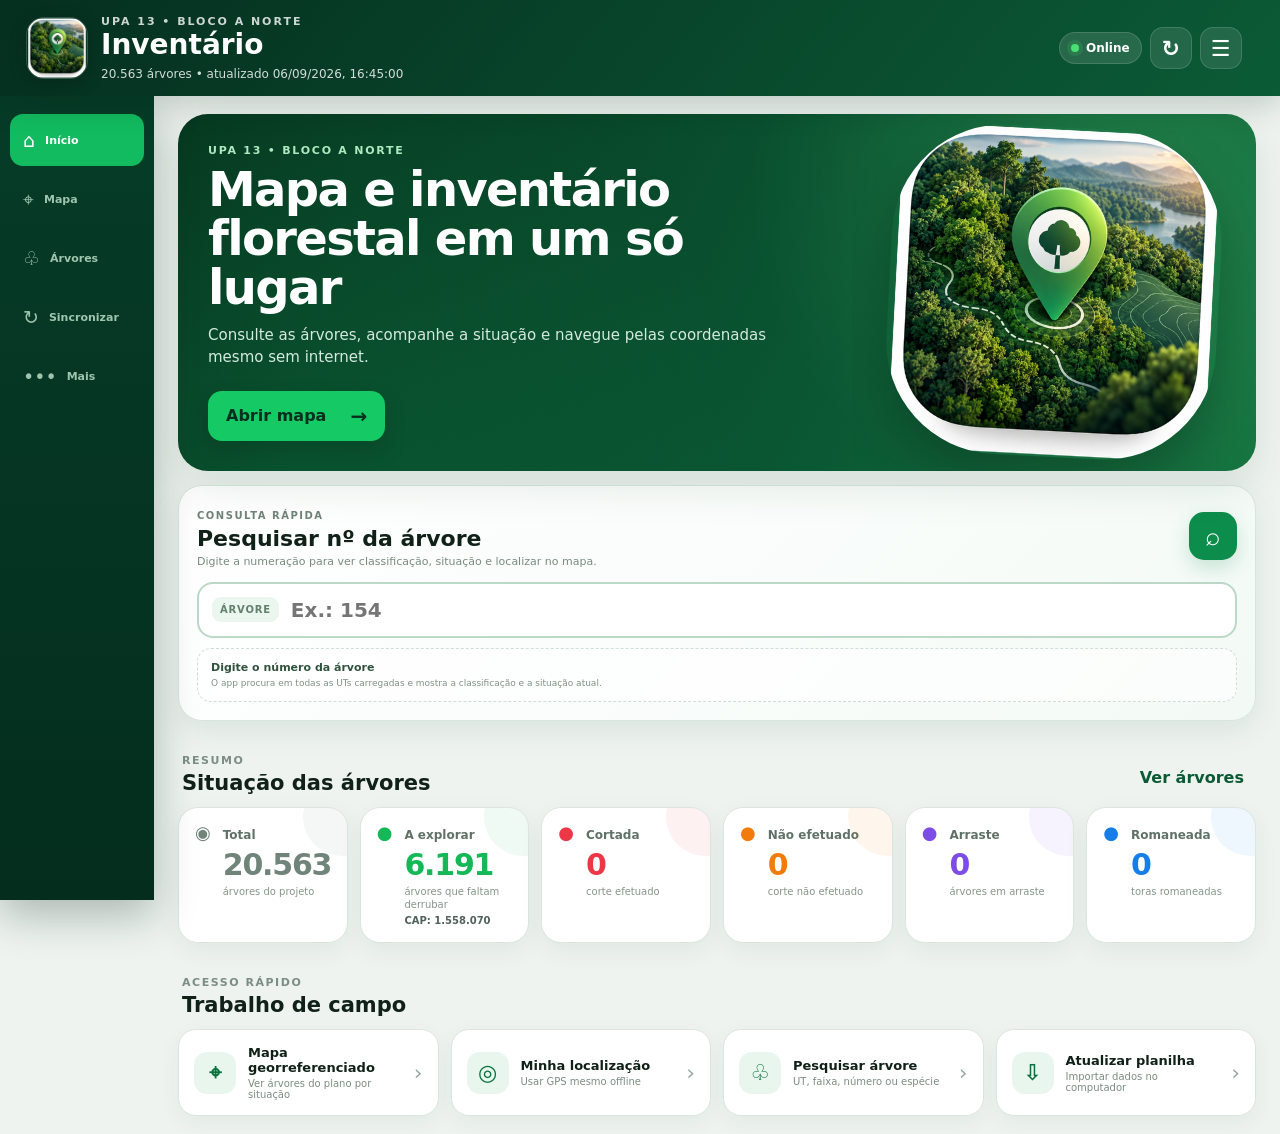
==== commit 4ad22333: "Add files via upload" ====
--- a/app/src/main/assets/index.html
+++ b/app/src/main/assets/index.html
@@ -14,7 +14,7 @@
     <div class="brand-block">
       <img src="app_icon.png" class="brand-icon" alt="">
       <div>
-        <div class="mobile-brand">NOBRE FLORESTAL</div><div class="brand-name">UPA 13 • BLOCO A NORTE</div>
+        <div class="mobile-brand">NOBRE FLORESTAL</div><div class="brand-name" id="projectHeaderName">UPA 13 • BLOCO A NORTE</div>
         <h1>Inventário</h1>
         <div class="header-meta"><span id="syncStatus">Sem dados carregados</span></div>
       </div>
@@ -30,7 +30,7 @@
     <section class="screen active" id="homeScreen">
       <div class="hero-card">
         <div class="hero-copy">
-          <span class="hero-kicker">UPA 13 • BLOCO A NORTE</span>
+          <span class="hero-kicker" id="projectHeroName">UPA 13 • BLOCO A NORTE</span>
           <h2>Mapa e inventário florestal em um só lugar</h2>
           <p>Consulte as árvores, acompanhe a situação e navegue pelas coordenadas mesmo sem internet.</p>
           <button class="primary-cta" data-go="map">Abrir mapa <span>→</span></button>
@@ -56,14 +56,14 @@
         <div class="home-search-results" id="homeSearchResults">
           <div class="home-search-empty">
             <b>Digite o número da árvore</b>
-            <small>O app procura nas UTs 01 a 19 e mostra a classificação e a situação atual.</small>
+            <small>O app procura em todas as UTs carregadas e mostra a classificação e a situação atual.</small>
           </div>
         </div>
       </section>
 
       <div class="section-title"><div><span>Resumo</span><h3>Situação das árvores</h3></div><button class="ghost-btn" data-go="trees">Ver árvores</button></div>
       <section class="kpi-grid">
-        <article class="kpi-card total"><div class="kpi-icon">◉</div><div><span>Total</span><strong id="kpiTotal">0</strong><small>árvores das UTs 01 a 19</small></div></article>
+        <article class="kpi-card total"><div class="kpi-icon">◉</div><div><span>Total</span><strong id="kpiTotal">0</strong><small>árvores do projeto</small></div></article>
         <article class="kpi-card explorar"><div class="kpi-icon">●</div><div><span>A explorar</span><strong id="kpiExplorar">0</strong><small id="kpiExplorarMeta">árvores que faltam derrubar</small><em id="kpiExplorarCap">CAP: 0</em></div></article>
         <article class="kpi-card cortada"><div class="kpi-icon">●</div><div><span>Cortada</span><strong id="kpiCorte">0</strong><small>corte efetuado</small></div></article>
         <article class="kpi-card nao"><div class="kpi-icon">●</div><div><span>Não efetuado</span><strong id="kpiNao">0</strong><small>corte não efetuado</small></div></article>
@@ -98,12 +98,12 @@
       </div>
       <div class="map-topbar">
         <div>
-          <span>UPA 13 • BLOCO A NORTE</span>
+          <span id="projectMapName">UPA 13 • BLOCO A NORTE</span>
           <strong>Mapa georreferenciado</strong>
         </div>
         <div class="map-actions">
           <button class="map-round" id="filterMapBtn" title="Filtros">≡</button>
-          <button class="map-round" id="myLocationBtn" title="Minha localização">◎</button>
+          <button class="map-round nav-location-btn" id="myLocationBtn" title="Minha localização / acompanhar GPS"><span class="nav-location-pointer">➤</span></button>
           <button class="map-round label-toggle active" id="labelsToggleBtn" title="Mostrar/ocultar numeração">Nº</button>
           <button class="map-round" id="fitMapBtn" title="Enquadrar">⌗</button>
         </div>
@@ -122,7 +122,7 @@
           <span class="map-note">A árvore permanece no mapa e troca de cor conforme a situação.</span>
         </div>
         <div class="nav-hud" id="navHud" hidden>
-          <div class="nav-arrow" id="navArrow">↑</div>
+          <div class="nav-arrow" id="navArrow"><span>▲</span></div>
           <div><small>NAVEGAÇÃO OFFLINE</small><strong id="navDistance">—</strong><span id="navBearing">Aguardando GPS...</span></div>
           <button id="stopNavBtn">Parar</button>
         </div>
@@ -153,6 +153,7 @@
 </div>
 
 <input id="excelFile" type="file" accept=".xls,.xlsx,.xlsm,.csv" hidden>
+<input id="mapImageFile" type="file" accept="image/png,image/jpeg,image/webp" hidden>
 
 <dialog id="filterDialog" class="modal-dialog">
   <form method="dialog" class="modal-card" onsubmit="return false">
@@ -179,7 +180,28 @@
       <button class="settings-row" id="watchFileBtn"><span>↻</span><div><strong>Vincular planilha automática</strong><small>Chrome/Edge no computador</small></div><i>›</i></button>
       <button class="settings-row" id="refreshCloudBtn"><span>☁</span><div><strong>Buscar atualização</strong><small>Sincronizar agora</small></div><i>›</i></button>
     </div>
-    <div class="setting-section"><h3>Modo offline</h3><div class="offline-info"><b>✓</b><div><strong>Mapa e dados locais</strong><small>Depois da primeira sincronização, o inventário e o mapa continuam disponíveis sem internet. O GPS usa latitude/longitude da árvore.</small></div></div></div>
+    <div class="setting-section pc-only project-map-section"><h3>Novo projeto / mapa georreferenciado</h3>
+      <p>Para UPA 14, UPA 15 e outros projetos: carregue a nova planilha e depois o mapa. O nome da UPA é lido da planilha; o bloco pode ser lido da planilha ou informado aqui.</p>
+      <div class="project-grid">
+        <label>UPA<input id="projectUpaInput" placeholder="Ex.: 14"></label>
+        <label>Bloco<input id="projectBlockInput" placeholder="Ex.: A NORTE"></label>
+      </div>
+      <div class="last-file-card map-file-card"><span>⌖</span><div><strong>Mapa atual do projeto</strong><small id="mapFileInfo">Mapa padrão UPA 13</small></div></div>
+      <button class="settings-row" id="mapImportBtn"><span>▣</span><div><strong>Adicionar / trocar mapa</strong><small>PNG, JPG ou WEBP</small></div><i>›</i></button>
+      <div class="map-calibration-card">
+        <strong>Encaixe das árvores no mapa</strong>
+        <small>Use “Auto encaixar” e, se necessário, ajuste os limites pelas coordenadas do mapa.</small>
+        <div class="bounds-grid">
+          <label>Norte<input id="mapNorthInput" inputmode="decimal"></label>
+          <label>Sul<input id="mapSouthInput" inputmode="decimal"></label>
+          <label>Oeste<input id="mapWestInput" inputmode="decimal"></label>
+          <label>Leste<input id="mapEastInput" inputmode="decimal"></label>
+        </div>
+        <button class="secondary-btn full" id="autoFitBoundsBtn">Auto encaixar pelas árvores</button>
+      </div>
+      <button class="primary-btn full" id="saveProjectMapBtn">Salvar projeto e enviar aos celulares</button>
+    </div>
+    <div class="setting-section"><h3>Modo offline</h3><div class="offline-info"><b>✓</b><div><strong>Mapa e dados locais</strong><small>Depois da primeira sincronização, o inventário e o mapa do projeto ficam salvos no aparelho. A navegação usa GPS offline e mostra sua posição com ponto azul até o destino.</small></div></div></div>
   </form>
 </dialog>
 
--- a/app/src/main/assets/styles.css
+++ b/app/src/main/assets/styles.css
@@ -100,3 +100,17 @@
 .label-toggle{font-weight:950!important;letter-spacing:-.5px}.label-toggle.active::after{content:'✓';font-size:.62em;margin-left:1px}.label-toggle:not(.active)::after{content:'×';font-size:.62em;margin-left:1px}
 .map-hint{max-width:min(74vw,560px)}
 @media(max-width:700px){.last-file-card{padding:9px 10px}.last-file-card>span{width:28px;height:28px}.map-round.label-toggle{font-size:10px!important;letter-spacing:-.4px}}
+
+/* ===== V2.8 — PROJETOS DINÂMICOS + MAPA SINCRONIZADO + GPS OFFLINE ===== */
+.project-map-section{border-top:2px solid #d7eadf;padding-top:14px}.project-map-section>p{margin:0 0 10px;color:#587065;font-size:11px;line-height:1.5}
+.project-grid,.bounds-grid{display:grid;grid-template-columns:1fr 1fr;gap:9px}.project-grid label,.bounds-grid label{margin:0}.project-grid input,.bounds-grid input{width:100%;box-sizing:border-box}
+.map-file-card{margin-top:10px}.map-calibration-card{margin:10px 0;padding:12px;border:1px solid #cfe4d7;border-radius:14px;background:#f6fbf8}.map-calibration-card>strong{display:block;color:#083e28;font-size:12px}.map-calibration-card>small{display:block;color:#637a6e;font-size:10px;line-height:1.4;margin:4px 0 10px}.map-calibration-card .secondary-btn{margin-top:9px}.full{width:100%}
+.nav-location-btn{position:relative}.nav-location-pointer{display:block;font-size:14px;line-height:1;transform:rotate(-42deg);font-weight:1000}.nav-location-btn.tracking{background:#1677ff!important;color:#fff!important;border-color:#62a9ff!important;box-shadow:0 0 0 3px rgba(22,119,255,.15)}
+.nav-hud .nav-arrow{display:grid;place-items:center;overflow:hidden}.nav-hud .nav-arrow span{display:block;font-size:18px;line-height:1;color:#fff}
+.compact-nav{display:inline-flex!important;align-items:center!important;justify-content:center!important;gap:7px!important;min-height:38px!important;padding:8px 12px!important;font-size:10px!important}.mini-nav-icon{display:inline-grid;place-items:center;width:22px;height:22px;border-radius:50%;background:rgba(255,255,255,.18);font-size:12px;transform:rotate(-42deg)}
+.android-app .pc-only{display:none!important}
+@media(max-width:700px){
+  .nav-hud{grid-template-columns:35px 1fr 46px!important;padding:7px 8px!important;bottom:7px!important}.nav-hud .nav-arrow{width:33px!important;height:33px!important;border-radius:50%!important;background:#1677ff!important}.nav-hud .nav-arrow span{font-size:15px}.nav-hud strong{font-size:15px!important}.nav-hud span{font-size:7.5px!important}.nav-hud button{font-size:7.5px!important;padding:7px 5px!important}
+  .nav-location-btn{width:30px!important;height:30px!important;border-radius:9px!important}.nav-location-pointer{font-size:12px}
+  .compact-nav{min-height:36px!important;padding:7px 10px!important}.project-grid,.bounds-grid{grid-template-columns:1fr}
+}
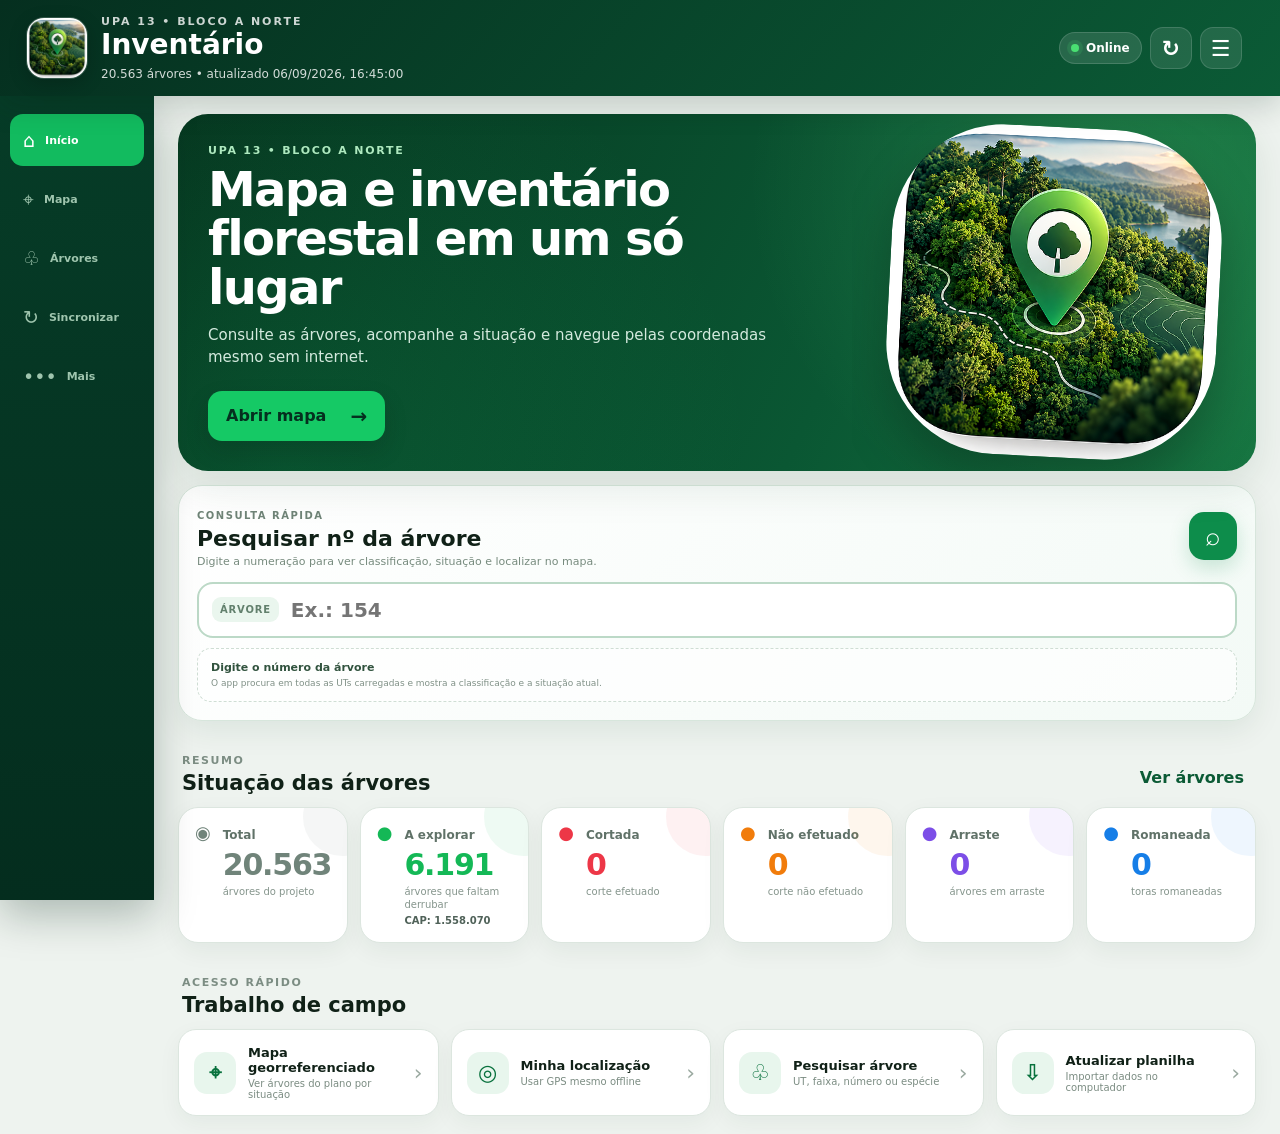
==== commit acdb7e15: "Add files via upload" ====
--- a/app/src/main/assets/index.html
+++ b/app/src/main/assets/index.html
@@ -81,17 +81,7 @@
     </section>
 
     <section class="screen map-screen" id="mapScreen">
-      <div class="mobile-field-dashboard">
-        <div class="mobile-main-kpis">
-          <article><span>Total de árvores</span><strong id="mkpiTotal">0</strong></article>
-          <article class="green"><span>A explorar</span><strong id="mkpiExplorar">0</strong><small>faltam derrubar</small></article>
-        </div>
-        <div class="mobile-mini-kpis">
-          <article><span>Cortada</span><strong id="mkpiCorte">0</strong></article>
-          <article><span>Corte não efetuado</span><strong id="mkpiNao">0</strong></article>
-          <article><span>Arraste</span><strong id="mkpiArraste">0</strong></article>
-          <article><span>Romaneada</span><strong id="mkpiRomaneada">0</strong></article>
-        </div>
+      <div class="mobile-field-dashboard map-search-only">
         <div class="mobile-map-search">
           <span>⌕</span><input id="mapTreeSearch" inputmode="numeric" autocomplete="off" placeholder="Pesquisar nº da árvore..."><button id="mapTreeSearchBtn">Buscar</button>
         </div>
--- a/app/src/main/assets/styles.css
+++ b/app/src/main/assets/styles.css
@@ -114,3 +114,12 @@
   .nav-location-btn{width:30px!important;height:30px!important;border-radius:9px!important}.nav-location-pointer{font-size:12px}
   .compact-nav{min-height:36px!important;padding:7px 10px!important}.project-grid,.bounds-grid{grid-template-columns:1fr}
 }
+
+
+/* ===== ANDROID DEV — MAPA MAIOR + TROCA DE SELEÇÃO ===== */
+@media(max-width:700px){
+  .android-app .mobile-field-dashboard.map-search-only{padding:8px 10px;background:linear-gradient(180deg,#073a28,#062d21);}
+  .android-app .mobile-field-dashboard.map-search-only .mobile-map-search{margin-top:0;}
+  .android-app .map-screen.active{height:calc(100dvh - 94px);min-height:620px;}
+  .android-app .map-wrap{min-height:500px;}
+}
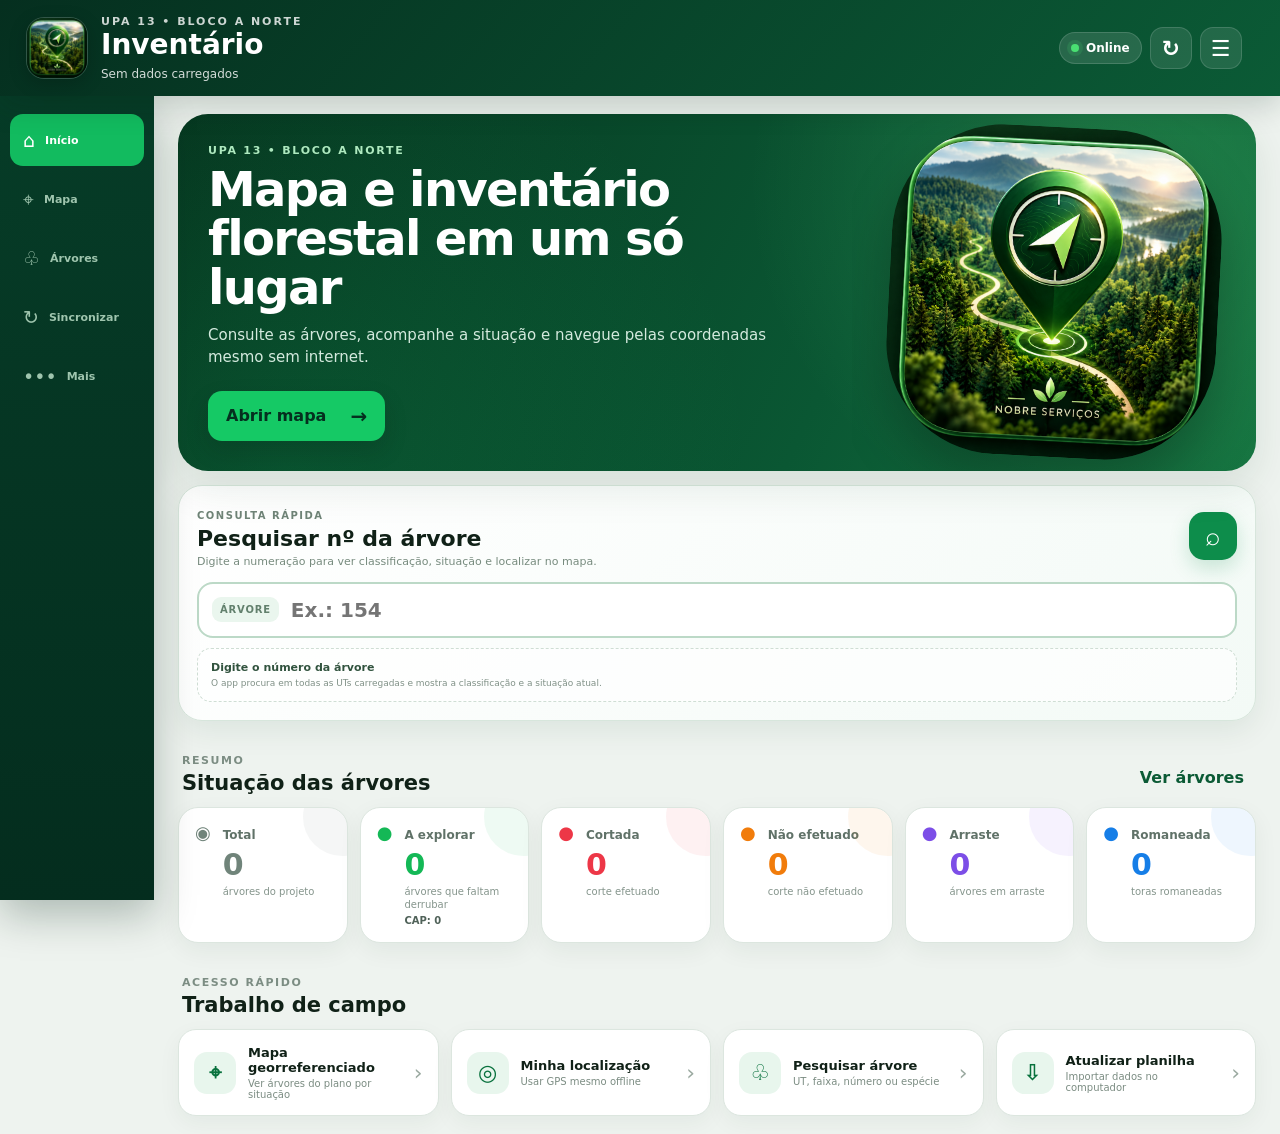
==== commit 39a45881: "Add files via upload" ====
--- a/app/src/main/assets/index.html
+++ b/app/src/main/assets/index.html
@@ -6,7 +6,7 @@
   <meta name="theme-color" content="#062d1d">
   <title>Inventário</title>
   <link rel="manifest" href="manifest.webmanifest">
-  <link rel="stylesheet" href="styles.css">
+  <link rel="stylesheet" href="styles.css?v=44">
 </head>
 <body>
 <div class="app-shell">
@@ -92,16 +92,34 @@
           <strong>Mapa georreferenciado</strong>
         </div>
         <div class="map-actions">
+          <button class="map-round mobile-map-picker-btn" id="mobileMapPickerBtn" title="Escolher mapa offline">MAPAS</button>
           <button class="map-round" id="filterMapBtn" title="Filtros">≡</button>
           <button class="map-round nav-location-btn" id="myLocationBtn" title="Minha localização / acompanhar GPS"><span class="nav-location-pointer">➤</span></button>
           <button class="map-round label-toggle active" id="labelsToggleBtn" title="Mostrar/ocultar numeração">Nº</button>
+          <button class="map-round trees-toggle active" id="treesToggleBtn" title="Mostrar/ocultar árvores">Árv</button>
           <button class="map-round" id="fitMapBtn" title="Enquadrar">⌗</button>
         </div>
       </div>
       <div class="map-wrap" id="mapWrap">
         <canvas id="geoMap"></canvas>
-        <div class="zoom-control"><button id="zoomIn">+</button><button id="zoomOut">−</button></div>
-        <div class="map-hint" id="mapHint">Árvores do plano • cores pela situação • arraste para mover</div>
+        <div class="map-tools-dock" id="mapToolsDock" hidden>
+          <button class="dock-btn" id="dockMarkerBtn" title="Adicionar marcador">⌖</button>
+          <button class="dock-btn" id="dockLabelBtn" title="Mostrar/ocultar numeração">✎</button>
+          <button class="dock-btn" id="dockTrackBtn" title="Rastrear percurso">〰</button>
+          <button class="dock-btn" id="dockExportBtn" title="Exportar SHP">▤</button>
+          <button class="dock-btn" id="dockFitBtn" title="Enquadrar mapa">↗</button>
+          <button class="dock-btn" id="dockCompassBtn" title="Mostrar/ocultar bússola">✥</button>
+          <button class="dock-btn" id="dockTargetBtn" title="Centralizar localização">◎</button>
+        </div>
+        <div class="map-compass" id="mapCompass" hidden aria-label="Bússola">
+          <div class="compass-cardinal compass-n">N</div>
+          <div class="compass-cardinal compass-e">L</div>
+          <div class="compass-cardinal compass-s">S</div>
+          <div class="compass-cardinal compass-w">O</div>
+          <div class="compass-needle" id="compassNeedle"><span></span></div>
+          <div class="compass-center"></div>
+          <div class="compass-deg" id="compassDeg">0°</div>
+        </div>
         <div class="map-count" id="mapCount">0 árvores no mapa</div>
         <div class="map-legend" id="mapLegend">
           <span><i class="c-explorar"></i>A explorar</span>
@@ -117,6 +135,20 @@
           <button id="stopNavBtn">Parar</button>
         </div>
       </div>
+      <div class="map-bottom-panel" id="mapBottomPanel">
+        <button class="track-toggle bottom" id="trackToggleBtn" title="Iniciar ou parar rastreamento do percurso"><span>●</span><b>Novo rastreio</b></button>
+        <button class="track-collapse-btn" id="trackCollapseBtn" title="Recolher painel" aria-label="Recolher painel" hidden>⌄</button>
+        <div class="track-hud bottom" id="trackHud" hidden>
+          <div class="track-rec" id="trackRecDot">●</div>
+          <div class="track-main-info"><small id="trackStatusText">ÚLTIMO PERCURSO</small><strong id="trackDistance">0 m</strong><span id="trackInfo">0 pontos • 00:00</span></div>
+          <div class="track-extra" id="trackExtra">
+            <span><small>Direção</small><b id="trackHeading">—</b></span>
+            <span><small>Velocidade</small><b id="trackSpeed">0,0 km/h</b></span>
+            <span><small>Média</small><b id="trackAvgSpeed">0,0 km/h</b></span>
+          </div>
+          <button id="trackExportBtn" hidden>Exportar SHP</button>
+        </div>
+      </div>
     </section>
 
     <section class="screen" id="treesScreen">
@@ -147,7 +179,7 @@
 
 <dialog id="filterDialog" class="modal-dialog">
   <form method="dialog" class="modal-card" onsubmit="return false">
-    <div class="modal-head"><div><span>Refinar resultados</span><h2>Filtros</h2></div><button class="close-modal" value="cancel">×</button></div>
+    <div class="modal-head"><div><span>Refinar resultados</span><h2>Filtros</h2></div><button class="close-modal" type="button" value="cancel">×</button></div>
     <label>UT<select id="utFilter"><option value="">Todas</option></select></label>
     <label>Faixa<select id="faixaFilter"><option value="">Todas</option></select></label>
     <label>Motosserrista<select id="motoFilter"><option value="">Todos</option></select></label>
@@ -156,13 +188,44 @@
   </form>
 </dialog>
 
+
+<dialog id="mobileMapDialog" class="modal-dialog mobile-map-dialog">
+  <form method="dialog" class="modal-card mobile-map-card" onsubmit="return false">
+    <div class="modal-head">
+      <div><span>Uso offline</span><h2>Escolher mapa</h2></div>
+      <button class="close-modal" id="mobileMapCloseBtn" type="button" value="cancel" aria-label="Fechar">×</button>
+    </div>
+    <div class="mobile-map-offline-note">
+      <b>✓ Funciona sem internet</b>
+      <span>Escolha um mapa, todos juntos ou adicione um PDF direto do celular. Depois funciona offline.</span>
+    </div>
+    <div class="mobile-map-actions">
+      <button type="button" class="primary-btn" id="mobileAddPdfBtn">＋ Adicionar PDF do celular</button>
+      <button type="button" class="primary-btn" id="mobileUseAllMapsBtn">🗺 Usar todos os mapas</button>
+      <button type="button" class="secondary-btn" id="mobileRefreshMapsBtn">↻ Atualizar do PC</button>
+    </div>
+    <div id="mobileMapList" class="mobile-map-list"></div>
+  </form>
+</dialog>
+
 <dialog id="settingsDialog" class="modal-dialog">
   <form method="dialog" class="modal-card settings-card" onsubmit="return false">
-    <div class="modal-head"><div><span>Nobre Florestal</span><h2>Configurações</h2></div><button class="close-modal" value="cancel">×</button></div>
-    <div class="setting-section"><h3>Sincronização PC ↔ celular</h3><p>Use a mesma URL e chave no computador e no celular. O celular guarda a última atualização para trabalhar offline.</p>
-      <label>URL do Apps Script<input id="apiUrl" placeholder="https://script.google.com/macros/s/.../exec"></label>
-      <label>Chave de sincronização<input id="syncKey" placeholder="NOBRE-UPA13-2026"></label>
-      <button class="primary-btn full" id="saveSettingsBtn">Salvar configuração</button>
+    <div class="modal-head"><div><span>Nobre Florestal</span><h2>Configurações</h2></div><button class="close-modal" id="settingsCloseBtn" type="button" value="cancel" aria-label="Fechar configurações">×</button></div>
+    <div class="setting-section auto-sync-section-v42"><h3>Sincronização PC ↔ celular</h3>
+      <div class="auto-sync-card-v42">
+        <span class="auto-sync-icon-v42">✓</span>
+        <div>
+          <strong>Configuração automática pelo PC</strong>
+          <small id="autoSyncStatusV42">O endereço e a chave são recebidos automaticamente do computador.</small>
+        </div>
+      </div>
+      <p>Você não precisa mais digitar URL nem chave no celular. Configure somente no PC e sincronize.</p>
+      <input id="apiUrl" type="hidden">
+      <input id="syncKey" type="hidden">
+      <button class="primary-btn full" id="autoSyncNowBtnV42">Buscar configuração e atualização</button>
+      <button id="settingsEditBtn" type="button" hidden></button>
+      <button id="saveSettingsBtn" type="button" hidden></button>
+      <span class="settings-lock-badge" hidden></span>
     </div>
     <div class="setting-section"><h3>Dados</h3>
       <div class="last-file-card"><span>✓</span><div><strong>Última planilha salva</strong><small id="lastWorkbookInfo">Carregando...</small></div></div>
@@ -191,7 +254,20 @@
       </div>
       <button class="primary-btn full" id="saveProjectMapBtn">Salvar projeto e enviar aos celulares</button>
     </div>
-    <div class="setting-section"><h3>Modo offline</h3><div class="offline-info"><b>✓</b><div><strong>Mapa e dados locais</strong><small>Depois da primeira sincronização, o inventário e o mapa do projeto ficam salvos no aparelho. A navegação usa GPS offline e mostra sua posição com ponto azul até o destino.</small></div></div></div>
+    <div class="setting-section"><h3>Modo offline</h3><div class="offline-info"><b>✓</b><div><strong>Mapa e dados locais</strong><small>Depois da sincronização, o inventário e TODOS os mapas do projeto ficam salvos no aparelho. Você pode escolher um mapa ou usar todos juntos sem internet. A navegação usa GPS offline e mostra sua posição com ponto azul até o destino.</small></div></div><div class="app-version-badge">Versão Android 4.4 • barra inferior maior • novo logo • sync rápida</div></div>
+  </form>
+</dialog>
+
+<dialog id="markerDialog" class="modal-dialog marker-dialog">
+  <form method="dialog" class="modal-card marker-card" onsubmit="return false">
+    <div class="modal-head"><div><span>Mapa</span><h2 id="markerDialogTitle">Novo marcador</h2></div><button class="close-modal marker-cancel" id="markerCancelX" type="button" aria-label="Fechar">×</button></div>
+    <label>Nome do marcador <small>(opcional)</small><input id="markerNameInput" maxlength="80" placeholder="Pode deixar em branco"></label>
+    <div class="marker-coord" id="markerCoordText"></div>
+    <div class="modal-actions marker-actions">
+      <button class="danger-btn" id="markerDeleteBtn" type="button" hidden>Excluir</button>
+      <button class="secondary-btn" id="markerCancelBtn" type="button">Cancelar</button>
+      <button class="primary-btn" id="markerSaveBtn" type="button">Salvar marcador</button>
+    </div>
   </form>
 </dialog>
 
@@ -209,6 +285,6 @@
 
 <div class="toast" id="toast" hidden></div>
 <script src="initial_data.js"></script>
-<script src="app.js"></script>
+<script src="app.js?v=44"></script>
 </body>
 </html>
--- a/app/src/main/assets/styles.css
+++ b/app/src/main/assets/styles.css
@@ -123,3 +123,354 @@
   .android-app .map-screen.active{height:calc(100dvh - 94px);min-height:620px;}
   .android-app .map-wrap{min-height:500px;}
 }
+
+
+/* Rastreamento de percurso GPS + exportação SHP */
+.track-toggle{position:absolute;left:10px;top:52px;z-index:12;border:0;border-radius:12px;background:rgba(5,55,35,.94);color:#fff;padding:9px 11px;display:flex;align-items:center;gap:7px;font-size:9px;font-weight:900;box-shadow:0 7px 20px rgba(0,0,0,.2)}
+.track-toggle span{font-size:13px;color:#4ee47c;line-height:1}.track-toggle.recording{background:#b51f32}.track-toggle.recording span{color:#fff}.track-toggle.has-track{background:rgba(7,61,39,.95)}
+.track-hud{position:absolute;left:10px;top:96px;z-index:12;width:min(380px,calc(100% - 92px));background:rgba(255,255,255,.96);border:1px solid rgba(9,64,39,.14);border-radius:14px;padding:9px 10px;display:grid;grid-template-columns:24px 1fr auto;gap:9px;align-items:center;box-shadow:0 8px 24px rgba(0,0,0,.16);color:#143b28}
+.track-hud[hidden]{display:none}.track-rec{font-size:20px;line-height:1;color:#8c9b92}.track-hud.recording .track-rec{color:#e52e43;animation:trackPulse 1.2s infinite}.track-hud small{display:block;font-size:7px;letter-spacing:.1em;font-weight:900;color:#6f8377}.track-hud strong{display:inline-block;font-size:17px;margin-right:7px}.track-hud span{font-size:8px;color:#6b7c72}.track-hud button{border:0;border-radius:10px;background:#0a9650;color:#fff;padding:8px 9px;font-size:8px;font-weight:900;white-space:nowrap}
+@keyframes trackPulse{0%,100%{opacity:1}50%{opacity:.35}}
+@media(max-width:700px){.track-toggle{left:8px;top:44px;padding:7px 9px;font-size:8px;border-radius:10px}.track-hud{left:8px;top:82px;width:min(310px,calc(100% - 58px));padding:7px 8px;grid-template-columns:18px 1fr auto;gap:6px;border-radius:11px}.track-rec{font-size:16px}.track-hud strong{font-size:14px}.track-hud span{font-size:7px}.track-hud button{padding:7px 7px;font-size:7px}.track-toggle b{font-size:8px}}
+
+
+
+/* ===== AJUSTE ANDROID: CURSOR MENOR + ARVORES ON/OFF ===== */
+.trees-toggle.active{background:#19bd5b!important;color:#fff!important;border-color:#47e782!important;box-shadow:0 0 0 2px rgba(31,210,102,.16)}
+.trees-toggle:not(.active){background:#fff!important;color:#607267!important;border-color:#cfdad3!important}
+@media(max-width:700px){.map-actions{gap:4px}.map-round.trees-toggle{font-size:9px;font-weight:950;letter-spacing:-.3px}}
+
+
+.map-bottom-panel{display:flex;flex-wrap:wrap;gap:10px;align-items:center;justify-content:flex-start;margin-top:10px;margin-bottom:8px}
+.track-toggle.bottom{position:static;box-shadow:var(--shadow2)}
+.track-hud.bottom{position:static;left:auto;top:auto;transform:none;min-width:min(100%,540px);box-shadow:var(--shadow2)}
+.map-tools-dock{position:absolute;right:12px;top:12px;display:flex;flex-direction:column;gap:10px;z-index:8}
+.dock-btn{width:58px;height:58px;border:0;border-radius:18px;background:rgba(53,53,53,.72);backdrop-filter:blur(8px);box-shadow:0 10px 24px rgba(0,0,0,.20);font-size:24px;color:#fff}
+.dock-btn.active{background:rgba(11,90,53,.90);color:#aff0c0}
+.settings-lock-row{display:flex;align-items:center;justify-content:space-between;gap:10px;margin:8px 0 14px}
+.settings-lock-badge{display:inline-flex;align-items:center;gap:8px;padding:8px 12px;border-radius:999px;background:#eef6f1;color:#496656;font-weight:800;font-size:12px}
+.settings-lock-badge.unlocked{background:#e8f7ed;color:#0b5a35}
+body .zoom-control{display:none!important}
+body .map-hint{display:none!important}
+body .map-wrap{padding-top:0}
+@media (max-width:900px){
+  .map-bottom-panel{padding:0 2px}
+  .track-hud.bottom{width:100%;min-width:0}
+  .dock-btn{width:52px;height:52px;border-radius:16px;font-size:21px}
+}
+
+.map-tools-dock[hidden]{display:none!important}
+
+/* ===== V3.1 — BARRA TIPO AVENZA + BÚSSOLA + RASTREIO RECOLHÍVEL ===== */
+.map-tools-dock{
+  position:absolute;right:14px;top:14px;z-index:18;
+  display:flex;flex-direction:column;gap:10px;
+  padding:0;
+}
+.map-tools-dock[hidden]{display:none!important}
+.dock-btn{
+  width:64px;height:64px;border:0;border-radius:19px;
+  display:grid;place-items:center;
+  background:rgba(48,48,48,.72);color:#fff;
+  backdrop-filter:blur(8px);-webkit-backdrop-filter:blur(8px);
+  box-shadow:0 10px 22px rgba(0,0,0,.20);
+  font-size:25px;font-weight:700;line-height:1;
+}
+.dock-btn.active{background:rgba(46,46,46,.88);color:#42eaa0;box-shadow:0 0 0 2px rgba(66,234,160,.18),0 10px 22px rgba(0,0,0,.22)}
+
+.map-compass{
+  position:absolute;left:14px;top:14px;z-index:17;
+  width:108px;height:108px;border-radius:50%;
+  background:rgba(255,255,255,.94);border:1px solid rgba(7,60,38,.18);
+  box-shadow:0 8px 24px rgba(0,0,0,.16);
+  backdrop-filter:blur(6px);-webkit-backdrop-filter:blur(6px);
+}
+.map-compass[hidden]{display:none!important}
+.compass-cardinal{position:absolute;font-size:11px;font-weight:950;color:#40584a;line-height:1}
+.compass-n{top:7px;left:50%;transform:translateX(-50%);color:#e22c38}.compass-s{bottom:20px;left:50%;transform:translateX(-50%)}
+.compass-e{right:8px;top:45%;transform:translateY(-50%)}.compass-w{left:8px;top:45%;transform:translateY(-50%)}
+.compass-needle{position:absolute;left:50%;top:50%;width:12px;height:45px;transform-origin:50% 86%;transform:translate(-50%,-86%) rotate(0deg);transition:transform .12s linear}
+.compass-needle:before{content:"";position:absolute;left:3px;top:0;border-left:3px solid transparent;border-right:3px solid transparent;border-bottom:24px solid #e32636}
+.compass-needle:after{content:"";position:absolute;left:3px;bottom:0;border-left:3px solid transparent;border-right:3px solid transparent;border-top:21px solid #8e9b94}
+.compass-center{position:absolute;left:50%;top:50%;width:8px;height:8px;border-radius:50%;background:#087d49;border:2px solid #fff;transform:translate(-50%,-50%);box-shadow:0 0 0 1px #087d49}
+.compass-deg{position:absolute;left:50%;bottom:4px;transform:translateX(-50%);font-size:8px;font-weight:900;color:#214b36;white-space:nowrap}
+
+.map-bottom-panel{position:relative;display:grid;grid-template-columns:auto auto 1fr;gap:8px;align-items:center;transition:all .18s ease}
+.track-collapse-btn{width:36px;height:36px;border:1px solid #d2dfd7;border-radius:11px;background:#fff;color:#17492e;font-size:18px;font-weight:900;box-shadow:0 5px 14px rgba(7,55,32,.10)}
+.track-collapse-btn[hidden]{display:none!important}
+.track-hud.bottom{grid-column:1/-1;width:100%;max-width:none;grid-template-columns:24px minmax(110px,1fr) auto auto;gap:9px}
+.track-main-info{min-width:0}.track-extra{display:flex;gap:12px;align-items:center}.track-extra>span{display:flex;flex-direction:column;gap:2px;min-width:70px}.track-extra small{font-size:7px}.track-extra b{font-size:11px;color:#173d2b;white-space:nowrap}
+.map-bottom-panel.collapsed{grid-template-columns:auto auto;justify-content:start;margin-bottom:2px}
+.map-bottom-panel.collapsed .track-hud{display:none!important}
+.map-bottom-panel.collapsed .track-toggle.bottom{padding:7px 9px}
+.map-bottom-panel.collapsed .track-toggle.bottom b{font-size:8px}
+
+@media(max-width:700px){
+  .map-tools-dock{right:12px;top:12px;gap:9px}
+  .dock-btn{width:58px;height:58px;border-radius:18px;font-size:23px}
+  .map-compass{left:10px;top:10px;width:96px;height:96px}
+  .track-hud.bottom{grid-template-columns:18px minmax(88px,1fr) auto;gap:6px}
+  .track-hud.bottom .track-extra{grid-column:2/4;display:grid;grid-template-columns:repeat(3,1fr);gap:5px;width:100%}
+  .track-extra>span{min-width:0;padding:5px 6px;border-radius:8px;background:#f2f7f4}
+  .track-extra b{font-size:9px}.track-extra small{font-size:6.5px}
+  .track-collapse-btn{width:32px;height:32px;border-radius:9px;font-size:16px}
+}
+
+
+/* ===== V3.2 CORREÇÕES REAIS ===== */
+.app-version-badge{margin-top:12px;font-size:11px;font-weight:900;color:#567064;text-align:center}
+.marker-card{max-width:440px}
+.marker-card label small{font-weight:700;color:#819087}
+.marker-coord{margin:-4px 0 14px;padding:9px 11px;border-radius:10px;background:#f1f6f3;color:#5a6d62;font-size:11px;font-family:ui-monospace,SFMono-Regular,Consolas,monospace}
+.marker-actions{grid-template-columns:auto 1fr 1.3fr}
+.danger-btn{border:0;border-radius:12px;padding:11px 14px;background:#ffe9e9;color:#a51616;font-weight:900}
+#settingsCloseBtn{position:relative;z-index:3;touch-action:manipulation}
+#markerDialog .modal-card{position:relative}
+#markerDialog input{font-size:16px}
+.android-app .map-tools-dock{right:12px;top:12px}
+.android-app .dock-btn{width:58px;height:58px;border-radius:18px;background:rgba(45,45,45,.78);color:#fff}
+.android-app .dock-btn.active{background:rgba(32,32,32,.92);color:#51ef9f;box-shadow:0 0 0 2px rgba(81,239,159,.28),0 10px 22px rgba(0,0,0,.22)}
+
+
+/* ===== V4.0 — SELETOR DE MAPAS OFFLINE NO CELULAR ===== */
+.mobile-map-picker-btn{
+  width:auto!important;
+  min-width:54px!important;
+  padding:0 8px!important;
+  font-size:8px!important;
+  font-weight:950!important;
+  letter-spacing:.04em!important;
+}
+.mobile-map-card{
+  width:min(94vw,620px)!important;
+  max-height:84vh!important;
+  overflow:auto!important;
+}
+.mobile-map-offline-note{
+  display:flex;
+  flex-direction:column;
+  gap:3px;
+  padding:11px 12px;
+  margin:2px 0 12px;
+  border-radius:12px;
+  background:#eaf8ef;
+  border:1px solid #c8e9d4;
+  color:#17482e;
+}
+.mobile-map-offline-note b{font-size:12px}
+.mobile-map-offline-note span{font-size:10px;line-height:1.35;color:#577064}
+.mobile-map-actions{
+  display:grid;
+  grid-template-columns:1fr 1fr;
+  gap:8px;
+  margin-bottom:12px;
+}
+.mobile-map-actions button{min-height:44px}
+.mobile-map-list{
+  display:grid;
+  gap:8px;
+}
+.mobile-map-row{
+  display:flex;
+  align-items:center;
+  justify-content:space-between;
+  gap:10px;
+  padding:11px;
+  border:1px solid #dbe7df;
+  border-radius:13px;
+  background:#fff;
+}
+.mobile-map-row.active{
+  border-color:#1bb65d;
+  background:#effaf3;
+}
+.mobile-map-row-info{
+  min-width:0;
+  flex:1;
+}
+.mobile-map-row-info strong{
+  display:block;
+  font-size:12px;
+  white-space:nowrap;
+  overflow:hidden;
+  text-overflow:ellipsis;
+}
+.mobile-map-row-info small{
+  display:block;
+  margin-top:3px;
+  font-size:9px;
+  color:#73847b;
+}
+.mobile-map-row-actions{
+  display:flex;
+  gap:6px;
+  flex-wrap:wrap;
+  justify-content:flex-end;
+}
+.mobile-map-row-actions button{
+  border:1px solid #cfe0d4;
+  background:#f8fbf9;
+  color:#16472d;
+  border-radius:9px;
+  padding:9px 10px;
+  font-size:9px;
+  font-weight:900;
+  min-height:38px;
+}
+.mobile-map-empty{
+  padding:22px 12px;
+  border:1px dashed #cadad0;
+  border-radius:12px;
+  text-align:center;
+  color:#708179;
+  font-size:11px;
+}
+.mobile-map-mode-badge{
+  display:inline-flex;
+  align-items:center;
+  max-width:62vw;
+  padding:4px 8px;
+  border-radius:999px;
+  background:#eaf8ef;
+  color:#0a6b3a;
+  font-size:8px;
+  font-weight:950;
+  white-space:nowrap;
+  overflow:hidden;
+  text-overflow:ellipsis;
+}
+@media(max-width:420px){
+  .mobile-map-actions{grid-template-columns:1fr}
+  .mobile-map-row{align-items:flex-start;flex-direction:column}
+  .mobile-map-row-actions{width:100%}
+  .mobile-map-row-actions button{flex:1}
+}
+
+
+/* ===== V4.1 — PDF DIRETO DO CELULAR ===== */
+#mobileAddPdfBtn{
+  grid-column:1/-1;
+  min-height:48px;
+  font-size:11px;
+}
+.mobile-map-local-tag{
+  display:inline-block;
+  margin-left:5px;
+  padding:2px 5px;
+  border-radius:999px;
+  background:#fff2c9;
+  color:#725300;
+  font-size:7px;
+  font-weight:950;
+  vertical-align:middle;
+}
+
+
+/* ===== V4.2 — SINCRONIZAÇÃO AUTOMÁTICA PELO PC ===== */
+.auto-sync-card-v42{
+  display:flex;
+  align-items:center;
+  gap:12px;
+  margin:6px 0 10px;
+  padding:13px;
+  border:1px solid #cbe8d5;
+  border-radius:14px;
+  background:#eef9f2;
+}
+.auto-sync-icon-v42{
+  display:grid;
+  place-items:center;
+  width:42px;
+  height:42px;
+  flex:0 0 42px;
+  border-radius:12px;
+  background:#0aa957;
+  color:#fff;
+  font-size:22px;
+  font-weight:950;
+}
+.auto-sync-card-v42 strong{
+  display:block;
+  font-size:13px;
+  color:#123f29;
+}
+.auto-sync-card-v42 small{
+  display:block;
+  margin-top:3px;
+  line-height:1.35;
+  font-size:10px;
+  color:#62786c;
+}
+
+
+/* ===== V4.4 — BARRA INFERIOR MAIOR + PROTEÇÃO CONTRA BARRA DO CELULAR ===== */
+@media(max-width:700px){
+  /*
+    A barra fica um pouco acima da borda física e respeita a área segura.
+    Isso evita que gestos/botões do próprio Android cubram os botões do app.
+  */
+  .bottom-nav{
+    bottom:calc(10px + env(safe-area-inset-bottom, 0px))!important;
+    left:8px!important;
+    right:8px!important;
+    width:auto!important;
+    height:80px!important;
+    padding:7px max(8px,env(safe-area-inset-right,0px)) 7px max(8px,env(safe-area-inset-left,0px))!important;
+    border-radius:20px!important;
+    overflow:visible!important;
+    box-shadow:0 -7px 24px rgba(0,0,0,.30)!important;
+  }
+
+  .bottom-nav button{
+    min-width:0!important;
+    height:66px!important;
+    min-height:66px!important;
+    border-radius:13px!important;
+    gap:3px!important;
+    padding:4px 2px!important;
+    touch-action:manipulation;
+  }
+
+  .bottom-nav span{
+    font-size:24px!important;
+    line-height:1!important;
+  }
+
+  .bottom-nav b{
+    font-size:9px!important;
+    line-height:1.05!important;
+    margin-top:3px!important;
+    white-space:nowrap!important;
+  }
+
+  /* Reserva espaço para a barra maior em todas as telas comuns. */
+  .screen:not(.map-screen){
+    padding-bottom:calc(112px + env(safe-area-inset-bottom,0px))!important;
+  }
+
+  /* No mapa, deixa a área útil terminar acima da barra inferior. */
+  .map-screen.active{
+    height:calc(100dvh - 166px - env(safe-area-inset-bottom,0px))!important;
+    padding-bottom:0!important;
+  }
+
+  /* Mensagens também ficam acima da nova barra. */
+  .toast{
+    bottom:calc(103px + env(safe-area-inset-bottom,0px))!important;
+  }
+}
+
+/* Celulares pequenos: mantém botão grande sem estourar a largura. */
+@media(max-width:390px){
+  .bottom-nav{
+    left:6px!important;
+    right:6px!important;
+    height:78px!important;
+  }
+  .bottom-nav button{
+    height:64px!important;
+    min-height:64px!important;
+  }
+  .bottom-nav span{font-size:22px!important}
+  .bottom-nav b{font-size:8.5px!important}
+}
